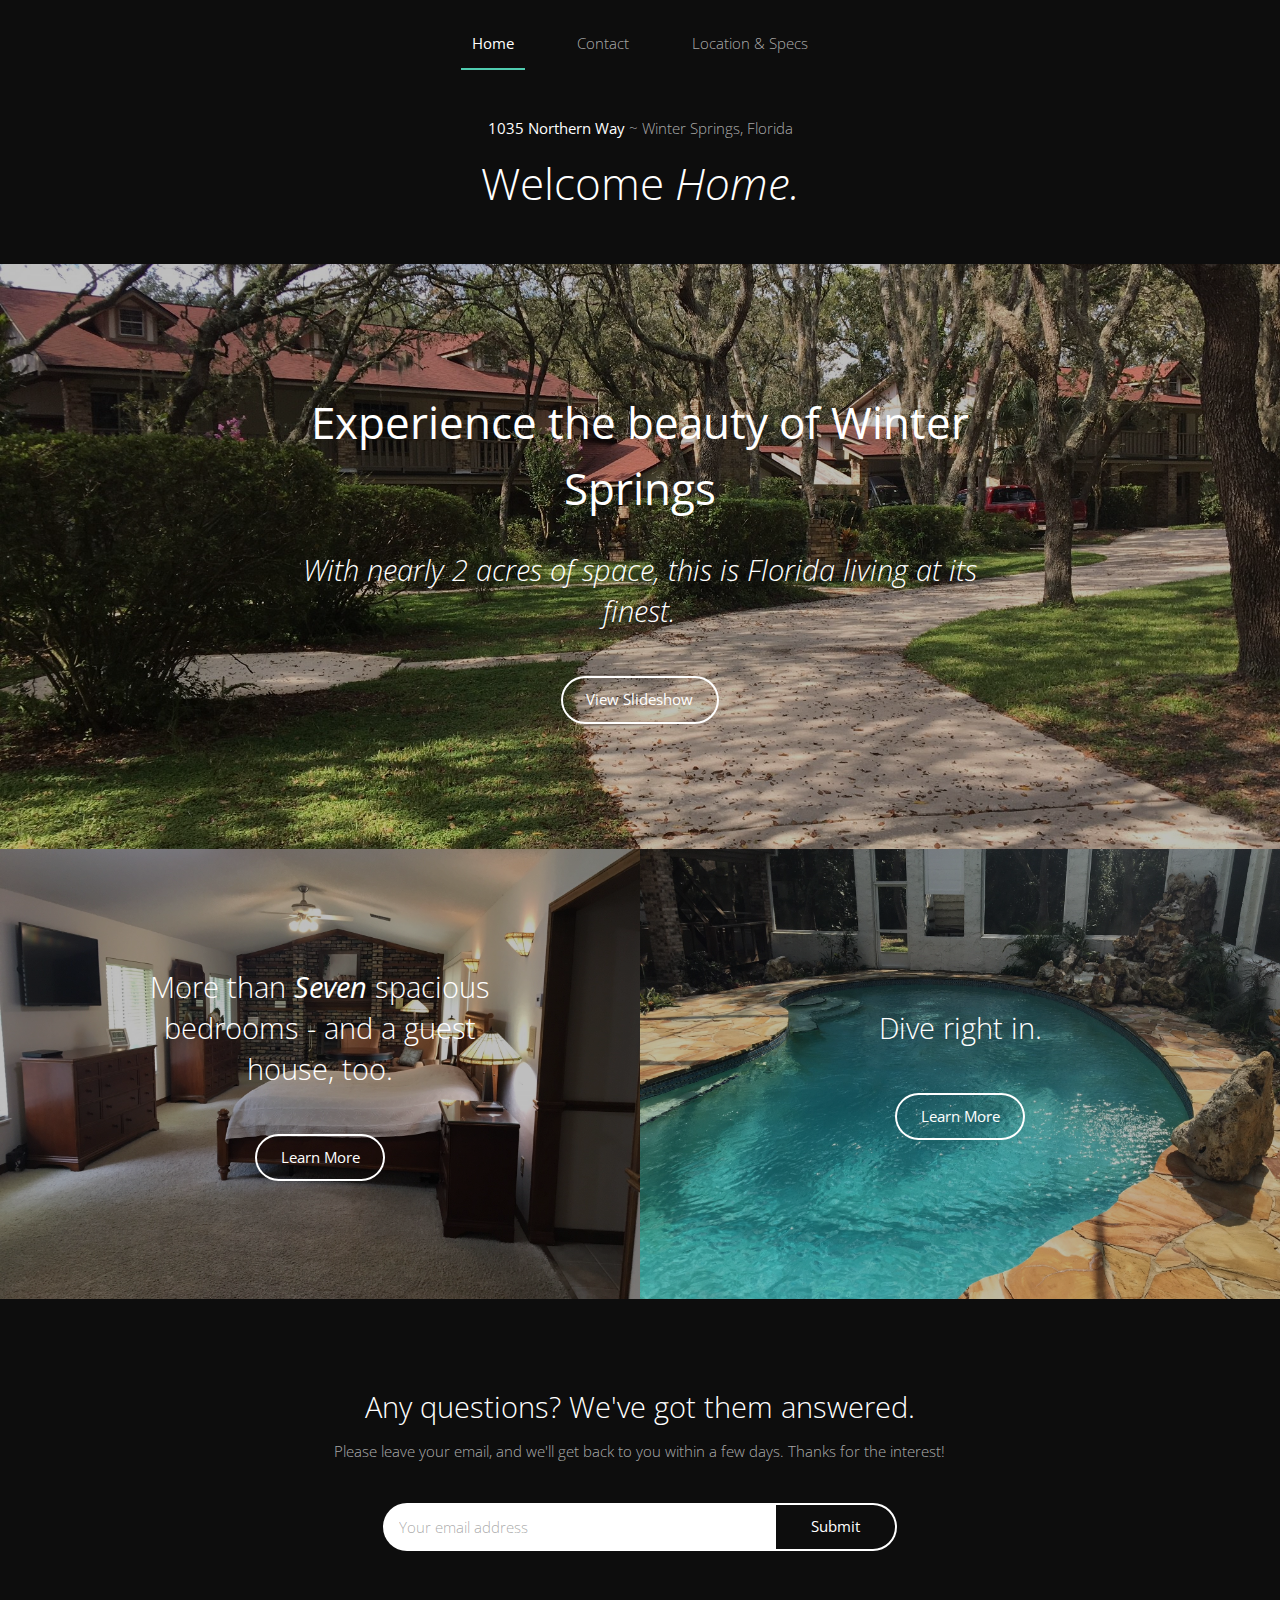
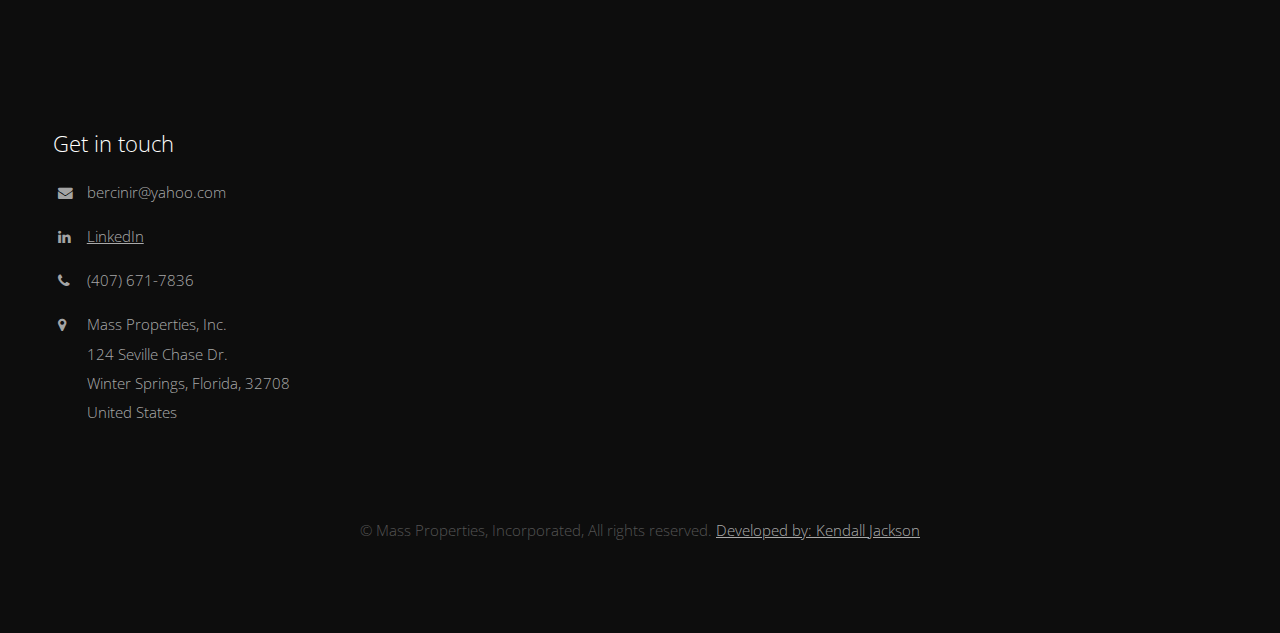
==== index.html @ 08d9992c "typos again." ====
<!DOCTYPE HTML>
<!--
	Momentum by Pixelarity
	pixelarity.com | hello@pixelarity.com
	License: pixelarity.com/license
-->
<html>

<head>
	<title>1035 Northern</title>
	<meta charset="utf-8" />
	<meta name="viewport" content="width=device-width, initial-scale=1, user-scalable=no" />
	<meta name="description" content="" />
	<meta name="keywords" content="" />
	<link rel="stylesheet" href="assets/css/main.css" />
</head>

<body class="is-preload">

	<!-- Header -->
	<header id="header" class="alt">

		<!-- Nav -->
		<nav id="nav">
			<ul>
				<li class="current"><a href="index.html">Home</a></li>
				<li><a href="contact.html">Contact</a></li>
				<li><a href="location.html">Location & Specs</a></li>
			</ul>
		</nav>

		<!-- Logo -->
		<a class="logo" href="index.html">1035 Northern Way  <span>~  Winter Springs, Florida</span></a>
		<h1>Welcome <i>Home.</i></h1>
	</header>

	<!-- Banner -->
	<section id="banner">
		<article class="full">
			<div class="image" data-position="center">
				<img src="images/homescr.jpg" alt="" />
			</div>
			<div class="content">
				<h1 class="alt"><a href="#"><b>Experience the beauty of Winter Springs</b></a></h1>
				<h2 class="alt"><i>With nearly 2 acres of space, this is Florida living at its finest.</i></h2>
				<ul class="actions">
					<li><a href="#" class="button">View Slideshow</a></li>
				</ul>
			</div>
		</article>
		<article class="half">
			<div class="image" data-position="center">
				<img src="images/mstr 1.jpg" alt="" />
			</div>
			<div class="content">
				<h2 class="alt"><a href="#">More than <i><b>Seven</b> </i>spacious bedrooms - and a guest house, too.</a></h2>
				<ul class="actions">
					<li><a href="main.html" class="button">Learn More</a></li>
				</ul>
			</div>
		</article>
		<article class="half">
			<div class="image" data-position="center">
				<img src="images/guestpool.jpg" alt="" />
			</div>
			<div class="content">
				<h2 class="alt"><a href="#">Dive right in.</a></h2>
				<ul class="actions">
					<li><a href="main.html" class="button">Learn More</a></li>
				</ul>
			</div>
		</article>
	</section>

	<!-- Three -->
	<section id="three">
		<div class="wrapper style3 special">
			<div class="inner">
				<h2 class="alt">Any questions? We've got them answered.</h2>
				<p>Please leave your email, and we'll get back to you within a few days. Thanks for the interest!</p>
				<form method="post" action="mailto: kendalls_alt@aol.com" class="combined">
					<input type="email" name="email" id="email" placeholder="Your email address" class="invert" />
					<input type="submit" class="special" value="Submit" />
				</form>
			</div>
		</div>
	</section>

	<!-- Footer -->
	<section id="footer">
		<div class="wrapper style3">
			<div class="inner">
				<div>
					<header>
						<h3>Get in touch</h3>
					</header>
					<div class="contact-icons">
						<ul>
							<li><a href="#" class="icon fa-envelope"><span>bercinir@yahoo.com</span></a></li>
							<li><a href="#" class="icon fa-linkedin"><span><a href="https://www.linkedin.com/in/richard-bercini-737469a">LinkedIn</span></a></li>
						</ul>
						<ul>
							<li><a href="#" class="icon fa-phone"><span>(407) 671-7836</span></a></li>
							<li>
								<div class="icon fa-map-marker">
									<address>
												Mass Properties, Inc.<br />
												124 Seville Chase Dr.<br />
												Winter Springs, Florida, 32708<br />
												United States
											</address>
								</div>
							</li>
						</ul>
					</div>
				</div>
			</div>
			<div class="copyright">
				&copy; Mass Properties, Incorporated, All rights reserved. <a href='https://kendalled.github.io'>Developed by: Kendall Jackson</a>
			</div>
		</div>
	</section>

	<!-- Scripts -->
	<script src="assets/js/jquery.min.js"></script>
	<script src="assets/js/browser.min.js"></script>
	<script src="assets/js/jquery.dropotron.min.js"></script>
	<script src="assets/js/breakpoints.min.js"></script>
	<script src="assets/js/util.js"></script>
	<script src="assets/js/main.js"></script>

</body>

</html>
---- assets/css/main.css ----
@import url(font-awesome.min.css);
@import url("https://fonts.googleapis.com/css?family=Open+Sans:300,300i,400,400i,600, 600i");
html, body, div, span, applet, object,
iframe, h1, h2, h3, h4, h5, h6, p, blockquote,
pre, a, abbr, acronym, address, big, cite,
code, del, dfn, em, img, ins, kbd, q, s, samp,
small, strike, strong, sub, sup, tt, var, b,
u, i, center, dl, dt, dd, ol, ul, li, fieldset,
form, label, legend, table, caption, tbody,
tfoot, thead, tr, th, td, article, aside,
canvas, details, embed, figure, figcaption,
footer, header, hgroup, menu, nav, output, ruby,
section, summary, time, mark, audio, video {
	margin: 0;
	padding: 0;
	border: 0;
	font-size: 100%;
	font: inherit;
	font-weight: lighter;
	vertical-align: baseline;}

article, aside, details, figcaption, figure,
footer, header, hgroup, menu, nav, section {
	display: block;}

body {
	line-height: 1;
}

ol, ul {
	list-style: none;
}

blockquote, q {
	quotes: none;
}

	blockquote:before, blockquote:after, q:before, q:after {
		content: '';
		content: none;
	}

table {
	border-collapse: collapse;
	border-spacing: 0;
}

body {
	-webkit-text-size-adjust: none;
}

mark {
	background-color: transparent;
	color: inherit;
}

input::-moz-focus-inner {
	border: 0;
	padding: 0;
}

input, select, textarea {
	-moz-appearance: none;
	-webkit-appearance: none;
	-ms-appearance: none;
	appearance: none;
}

/* Basic */

	@-ms-viewport {
		width: device-width;
	}

	body {
		-ms-overflow-style: scrollbar;
	}

	@media screen and (max-width: 480px) {

		html, body {
			min-width: 320px;
		}

	}

	html {
		box-sizing: border-box;
	}

	*, *:before, *:after {
		box-sizing: inherit;
	}

	body {
		background: #ffffff;
	}

		body.is-preload *, body.is-preload *:before, body.is-preload *:after {
			-moz-animation: none !important;
			-webkit-animation: none !important;
			-ms-animation: none !important;
			animation: none !important;
			-moz-transition: none !important;
			-webkit-transition: none !important;
			-ms-transition: none !important;
			transition: none !important;
		}

/* Typography */

	html {
		font-size: 14pt;
	}

		@media screen and (max-width: 1680px) {

			html {
				font-size: 12pt;
			}

		}

		@media screen and (max-width: 1280px) {

			html {
				font-size: 11pt;
			}

		}

		@media screen and (max-width: 980px) {

			html {
				font-size: 11pt;
			}

		}

		@media screen and (max-width: 480px) {

			html {
				font-size: 11pt;
			}

		}

	body {
		background-color: #ffffff;
		color: #545454;
	}

	body, input, select, textarea {
		font-family: "Open Sans", Arial, Helvetica, sans-serif;
		font-weight: 300;
		font-size: 1rem;
		line-height: 2.5;
	}

		@media screen and (max-width: 1680px) {

			body, input, select, textarea {
				line-height: 2;
			}

		}

		@media screen and (max-width: 980px) {

			body, input, select, textarea {
				line-height: 1.75;
			}

		}

	a {
		-moz-transition: color 0.2s ease-in-out;
		-webkit-transition: color 0.2s ease-in-out;
		-ms-transition: color 0.2s ease-in-out;
		transition: color 0.2s ease-in-out;
		text-decoration: underline;
	}

		a:hover {
			text-decoration: none;
		}

	strong, b {
		font-weight: 400;
	}

	em, i {
		font-style: italic;
	}

	p {
		margin: 0 0 2.5rem 0;
	}

	h1, h2, h3, h4, h5, h6 {
		font-weight: 300;
		line-height: 1.5;
		margin: 0 0 1.875rem 0;
	}

		h1.alt, h2.alt, h3.alt, h4.alt, h5.alt, h6.alt {
			margin-bottom: 0.625rem;
		}

		h1 a, h2 a, h3 a, h4 a, h5 a, h6 a {
			color: inherit;
			text-decoration: none;
		}

	h1 {
		font-size: 3.5rem;
		line-height: 1.2;
	}

	h2 {
		font-size: 2rem;
		line-height: 1.75;
	}

	h3 {
		font-size: 1.5rem;
	}

	h4 {
		font-size: 1rem;
	}

	h5 {
		font-size: 0.9rem;
	}

	h6 {
		font-size: 0.7rem;
	}

	@media screen and (max-width: 1280px) {

		h1, h2, h3, h4, h5, h6 {
			line-height: 1.5;
			margin: 0 0 1.25rem 0;
		}

		h1 {
			font-size: 3rem;
		}

		h2 {
			font-size: 2rem;
			line-height: 1.4;
		}

	}

	@media screen and (max-width: 980px) {

		h1 {
			font-size: 2.5rem;
		}

		h2 {
			font-size: 1.75rem;
		}

	}

	@media screen and (max-width: 736px) {

		h1 {
			font-size: 2.25rem;
			line-height: 1.3;
		}

		h2 {
			font-size: 1.75rem;
			line-height: 1.5;
		}

		h3 {
			font-size: 1.25rem;
		}

	}

	@media screen and (max-width: 360px) {

		h1 {
			font-size: 2rem;
			line-height: 1.3;
		}

		h2 {
			font-size: 1.5rem;
			line-height: 1.5;
		}

		h3 {
			font-size: 1.25rem;
		}

	}

	sub {
		font-size: 0.8rem;
		position: relative;
		top: 0.5rem;
	}

	sup {
		font-size: 0.8rem;
		position: relative;
		top: -0.5rem;
	}

	blockquote {
		border-left: solid 0.5rem;
		font-style: italic;
		margin: 0 0 2.5rem 0;
		padding: 1.25rem 0 1.25rem 2.5rem;
	}

	code {
		border-radius: 0.25rem;
		border: solid 1px;
		font-family: "Courier New", monospace;
		font-size: 0.9rem;
		margin: 0 0.25rem;
		padding: 0.25rem 0.65rem;
	}

	pre {
		-webkit-overflow-scrolling: touch;
		font-family: "Courier New", monospace;
		font-size: 0.9rem;
		margin: 0 0 2.5rem 0;
	}

		pre code {
			display: block;
			line-height: 1.75;
			padding: 1rem 1.5rem;
			overflow-x: auto;
		}

	hr {
		border: 0;
		border-bottom: solid 1px;
		margin: 2.5rem 0;
	}

		hr.major {
			margin: 5rem 0;
		}

		@media screen and (max-width: 736px) {

			hr.major {
				margin: 3.75rem 0;
			}

		}

	input, select, textarea {
		color: #000000;
	}

	a {
		color: #50cbb0;
	}

	strong, b {
		color: #000000;
	}

	h1, h2, h3, h4, h5, h6 {
		color: #000000;
	}

		h1 a, h2 a, h3 a, h4 a, h5 a, h6 a {
			color: #000000;
		}

	blockquote {
		border-left-color: rgba(144, 144, 144, 0.25);
	}

	code {
		background: rgba(144, 144, 144, 0.075);
		border-color: rgba(144, 144, 144, 0.25);
	}

	hr {
		border-bottom-color: rgba(144, 144, 144, 0.25);
	}

/* Row */

	.row {
		display: flex;
		flex-wrap: wrap;
		box-sizing: border-box;
		align-items: stretch;
	}

		.row > * {
			box-sizing: border-box;
		}

		.row.gtr-uniform > * > :last-child {
			margin-bottom: 0;
		}

		.row.aln-left {
			justify-content: flex-start;
		}

		.row.aln-center {
			justify-content: center;
		}

		.row.aln-right {
			justify-content: flex-end;
		}

		.row.aln-top {
			align-items: flex-start;
		}

		.row.aln-middle {
			align-items: center;
		}

		.row.aln-bottom {
			align-items: flex-end;
		}

		.row > .imp {
			order: -1;
		}

		.row > .col-1 {
			width: 8.3333333333%;
		}

		.row > .off-1 {
			margin-left: 8.3333333333%;
		}

		.row > .col-2 {
			width: 16.6666666667%;
		}

		.row > .off-2 {
			margin-left: 16.6666666667%;
		}

		.row > .col-3 {
			width: 25%;
		}

		.row > .off-3 {
			margin-left: 25%;
		}

		.row > .col-4 {
			width: 33.3333333333%;
		}

		.row > .off-4 {
			margin-left: 33.3333333333%;
		}

		.row > .col-5 {
			width: 41.6666666667%;
		}

		.row > .off-5 {
			margin-left: 41.6666666667%;
		}

		.row > .col-6 {
			width: 50%;
		}

		.row > .off-6 {
			margin-left: 50%;
		}

		.row > .col-7 {
			width: 58.3333333333%;
		}

		.row > .off-7 {
			margin-left: 58.3333333333%;
		}

		.row > .col-8 {
			width: 66.6666666667%;
		}

		.row > .off-8 {
			margin-left: 66.6666666667%;
		}

		.row > .col-9 {
			width: 75%;
		}

		.row > .off-9 {
			margin-left: 75%;
		}

		.row > .col-10 {
			width: 83.3333333333%;
		}

		.row > .off-10 {
			margin-left: 83.3333333333%;
		}

		.row > .col-11 {
			width: 91.6666666667%;
		}

		.row > .off-11 {
			margin-left: 91.6666666667%;
		}

		.row > .col-12 {
			width: 100%;
		}

		.row > .off-12 {
			margin-left: 100%;
		}

		.row.gtr-0 {
			margin-top: 0;
			margin-left: 0rem;
		}

			.row.gtr-0 > * {
				padding: 0 0 0 0rem;
			}

			.row.gtr-0.gtr-uniform {
				margin-top: 0rem;
			}

				.row.gtr-0.gtr-uniform > * {
					padding-top: 0rem;
				}

		.row.gtr-25 {
			margin-top: 0;
			margin-left: -0.5rem;
		}

			.row.gtr-25 > * {
				padding: 0 0 0 0.5rem;
			}

			.row.gtr-25.gtr-uniform {
				margin-top: -0.5rem;
			}

				.row.gtr-25.gtr-uniform > * {
					padding-top: 0.5rem;
				}

		.row.gtr-50 {
			margin-top: 0;
			margin-left: -1rem;
		}

			.row.gtr-50 > * {
				padding: 0 0 0 1rem;
			}

			.row.gtr-50.gtr-uniform {
				margin-top: -1rem;
			}

				.row.gtr-50.gtr-uniform > * {
					padding-top: 1rem;
				}

		.row {
			margin-top: 0;
			margin-left: -2rem;
		}

			.row > * {
				padding: 0 0 0 2rem;
			}

			.row.gtr-uniform {
				margin-top: -2rem;
			}

				.row.gtr-uniform > * {
					padding-top: 2rem;
				}

		.row.gtr-150 {
			margin-top: 0;
			margin-left: -3rem;
		}

			.row.gtr-150 > * {
				padding: 0 0 0 3rem;
			}

			.row.gtr-150.gtr-uniform {
				margin-top: -3rem;
			}

				.row.gtr-150.gtr-uniform > * {
					padding-top: 3rem;
				}

		.row.gtr-200 {
			margin-top: 0;
			margin-left: -4rem;
		}

			.row.gtr-200 > * {
				padding: 0 0 0 4rem;
			}

			.row.gtr-200.gtr-uniform {
				margin-top: -4rem;
			}

				.row.gtr-200.gtr-uniform > * {
					padding-top: 4rem;
				}

		@media screen and (max-width: 1680px) {

			.row {
				display: flex;
				flex-wrap: wrap;
				box-sizing: border-box;
				align-items: stretch;
			}

				.row > * {
					box-sizing: border-box;
				}

				.row.gtr-uniform > * > :last-child {
					margin-bottom: 0;
				}

				.row.aln-left {
					justify-content: flex-start;
				}

				.row.aln-center {
					justify-content: center;
				}

				.row.aln-right {
					justify-content: flex-end;
				}

				.row.aln-top {
					align-items: flex-start;
				}

				.row.aln-middle {
					align-items: center;
				}

				.row.aln-bottom {
					align-items: flex-end;
				}

				.row > .imp-xlarge {
					order: -1;
				}

				.row > .col-1-xlarge {
					width: 8.3333333333%;
				}

				.row > .off-1-xlarge {
					margin-left: 8.3333333333%;
				}

				.row > .col-2-xlarge {
					width: 16.6666666667%;
				}

				.row > .off-2-xlarge {
					margin-left: 16.6666666667%;
				}

				.row > .col-3-xlarge {
					width: 25%;
				}

				.row > .off-3-xlarge {
					margin-left: 25%;
				}

				.row > .col-4-xlarge {
					width: 33.3333333333%;
				}

				.row > .off-4-xlarge {
					margin-left: 33.3333333333%;
				}

				.row > .col-5-xlarge {
					width: 41.6666666667%;
				}

				.row > .off-5-xlarge {
					margin-left: 41.6666666667%;
				}

				.row > .col-6-xlarge {
					width: 50%;
				}

				.row > .off-6-xlarge {
					margin-left: 50%;
				}

				.row > .col-7-xlarge {
					width: 58.3333333333%;
				}

				.row > .off-7-xlarge {
					margin-left: 58.3333333333%;
				}

				.row > .col-8-xlarge {
					width: 66.6666666667%;
				}

				.row > .off-8-xlarge {
					margin-left: 66.6666666667%;
				}

				.row > .col-9-xlarge {
					width: 75%;
				}

				.row > .off-9-xlarge {
					margin-left: 75%;
				}

				.row > .col-10-xlarge {
					width: 83.3333333333%;
				}

				.row > .off-10-xlarge {
					margin-left: 83.3333333333%;
				}

				.row > .col-11-xlarge {
					width: 91.6666666667%;
				}

				.row > .off-11-xlarge {
					margin-left: 91.6666666667%;
				}

				.row > .col-12-xlarge {
					width: 100%;
				}

				.row > .off-12-xlarge {
					margin-left: 100%;
				}

				.row.gtr-0 {
					margin-top: 0;
					margin-left: 0rem;
				}

					.row.gtr-0 > * {
						padding: 0 0 0 0rem;
					}

					.row.gtr-0.gtr-uniform {
						margin-top: 0rem;
					}

						.row.gtr-0.gtr-uniform > * {
							padding-top: 0rem;
						}

				.row.gtr-25 {
					margin-top: 0;
					margin-left: -0.5rem;
				}

					.row.gtr-25 > * {
						padding: 0 0 0 0.5rem;
					}

					.row.gtr-25.gtr-uniform {
						margin-top: -0.5rem;
					}

						.row.gtr-25.gtr-uniform > * {
							padding-top: 0.5rem;
						}

				.row.gtr-50 {
					margin-top: 0;
					margin-left: -1rem;
				}

					.row.gtr-50 > * {
						padding: 0 0 0 1rem;
					}

					.row.gtr-50.gtr-uniform {
						margin-top: -1rem;
					}

						.row.gtr-50.gtr-uniform > * {
							padding-top: 1rem;
						}

				.row {
					margin-top: 0;
					margin-left: -2rem;
				}

					.row > * {
						padding: 0 0 0 2rem;
					}

					.row.gtr-uniform {
						margin-top: -2rem;
					}

						.row.gtr-uniform > * {
							padding-top: 2rem;
						}

				.row.gtr-150 {
					margin-top: 0;
					margin-left: -3rem;
				}

					.row.gtr-150 > * {
						padding: 0 0 0 3rem;
					}

					.row.gtr-150.gtr-uniform {
						margin-top: -3rem;
					}

						.row.gtr-150.gtr-uniform > * {
							padding-top: 3rem;
						}

				.row.gtr-200 {
					margin-top: 0;
					margin-left: -4rem;
				}

					.row.gtr-200 > * {
						padding: 0 0 0 4rem;
					}

					.row.gtr-200.gtr-uniform {
						margin-top: -4rem;
					}

						.row.gtr-200.gtr-uniform > * {
							padding-top: 4rem;
						}

		}

		@media screen and (max-width: 1280px) {

			.row {
				display: flex;
				flex-wrap: wrap;
				box-sizing: border-box;
				align-items: stretch;
			}

				.row > * {
					box-sizing: border-box;
				}

				.row.gtr-uniform > * > :last-child {
					margin-bottom: 0;
				}

				.row.aln-left {
					justify-content: flex-start;
				}

				.row.aln-center {
					justify-content: center;
				}

				.row.aln-right {
					justify-content: flex-end;
				}

				.row.aln-top {
					align-items: flex-start;
				}

				.row.aln-middle {
					align-items: center;
				}

				.row.aln-bottom {
					align-items: flex-end;
				}

				.row > .imp-large {
					order: -1;
				}

				.row > .col-1-large {
					width: 8.3333333333%;
				}

				.row > .off-1-large {
					margin-left: 8.3333333333%;
				}

				.row > .col-2-large {
					width: 16.6666666667%;
				}

				.row > .off-2-large {
					margin-left: 16.6666666667%;
				}

				.row > .col-3-large {
					width: 25%;
				}

				.row > .off-3-large {
					margin-left: 25%;
				}

				.row > .col-4-large {
					width: 33.3333333333%;
				}

				.row > .off-4-large {
					margin-left: 33.3333333333%;
				}

				.row > .col-5-large {
					width: 41.6666666667%;
				}

				.row > .off-5-large {
					margin-left: 41.6666666667%;
				}

				.row > .col-6-large {
					width: 50%;
				}

				.row > .off-6-large {
					margin-left: 50%;
				}

				.row > .col-7-large {
					width: 58.3333333333%;
				}

				.row > .off-7-large {
					margin-left: 58.3333333333%;
				}

				.row > .col-8-large {
					width: 66.6666666667%;
				}

				.row > .off-8-large {
					margin-left: 66.6666666667%;
				}

				.row > .col-9-large {
					width: 75%;
				}

				.row > .off-9-large {
					margin-left: 75%;
				}

				.row > .col-10-large {
					width: 83.3333333333%;
				}

				.row > .off-10-large {
					margin-left: 83.3333333333%;
				}

				.row > .col-11-large {
					width: 91.6666666667%;
				}

				.row > .off-11-large {
					margin-left: 91.6666666667%;
				}

				.row > .col-12-large {
					width: 100%;
				}

				.row > .off-12-large {
					margin-left: 100%;
				}

				.row.gtr-0 {
					margin-top: 0;
					margin-left: 0rem;
				}

					.row.gtr-0 > * {
						padding: 0 0 0 0rem;
					}

					.row.gtr-0.gtr-uniform {
						margin-top: 0rem;
					}

						.row.gtr-0.gtr-uniform > * {
							padding-top: 0rem;
						}

				.row.gtr-25 {
					margin-top: 0;
					margin-left: -0.375rem;
				}

					.row.gtr-25 > * {
						padding: 0 0 0 0.375rem;
					}

					.row.gtr-25.gtr-uniform {
						margin-top: -0.375rem;
					}

						.row.gtr-25.gtr-uniform > * {
							padding-top: 0.375rem;
						}

				.row.gtr-50 {
					margin-top: 0;
					margin-left: -0.75rem;
				}

					.row.gtr-50 > * {
						padding: 0 0 0 0.75rem;
					}

					.row.gtr-50.gtr-uniform {
						margin-top: -0.75rem;
					}

						.row.gtr-50.gtr-uniform > * {
							padding-top: 0.75rem;
						}

				.row {
					margin-top: 0;
					margin-left: -1.5rem;
				}

					.row > * {
						padding: 0 0 0 1.5rem;
					}

					.row.gtr-uniform {
						margin-top: -1.5rem;
					}

						.row.gtr-uniform > * {
							padding-top: 1.5rem;
						}

				.row.gtr-150 {
					margin-top: 0;
					margin-left: -2.25rem;
				}

					.row.gtr-150 > * {
						padding: 0 0 0 2.25rem;
					}

					.row.gtr-150.gtr-uniform {
						margin-top: -2.25rem;
					}

						.row.gtr-150.gtr-uniform > * {
							padding-top: 2.25rem;
						}

				.row.gtr-200 {
					margin-top: 0;
					margin-left: -3rem;
				}

					.row.gtr-200 > * {
						padding: 0 0 0 3rem;
					}

					.row.gtr-200.gtr-uniform {
						margin-top: -3rem;
					}

						.row.gtr-200.gtr-uniform > * {
							padding-top: 3rem;
						}

		}

		@media screen and (max-width: 980px) {

			.row {
				display: flex;
				flex-wrap: wrap;
				box-sizing: border-box;
				align-items: stretch;
			}

				.row > * {
					box-sizing: border-box;
				}

				.row.gtr-uniform > * > :last-child {
					margin-bottom: 0;
				}

				.row.aln-left {
					justify-content: flex-start;
				}

				.row.aln-center {
					justify-content: center;
				}

				.row.aln-right {
					justify-content: flex-end;
				}

				.row.aln-top {
					align-items: flex-start;
				}

				.row.aln-middle {
					align-items: center;
				}

				.row.aln-bottom {
					align-items: flex-end;
				}

				.row > .imp-medium {
					order: -1;
				}

				.row > .col-1-medium {
					width: 8.3333333333%;
				}

				.row > .off-1-medium {
					margin-left: 8.3333333333%;
				}

				.row > .col-2-medium {
					width: 16.6666666667%;
				}

				.row > .off-2-medium {
					margin-left: 16.6666666667%;
				}

				.row > .col-3-medium {
					width: 25%;
				}

				.row > .off-3-medium {
					margin-left: 25%;
				}

				.row > .col-4-medium {
					width: 33.3333333333%;
				}

				.row > .off-4-medium {
					margin-left: 33.3333333333%;
				}

				.row > .col-5-medium {
					width: 41.6666666667%;
				}

				.row > .off-5-medium {
					margin-left: 41.6666666667%;
				}

				.row > .col-6-medium {
					width: 50%;
				}

				.row > .off-6-medium {
					margin-left: 50%;
				}

				.row > .col-7-medium {
					width: 58.3333333333%;
				}

				.row > .off-7-medium {
					margin-left: 58.3333333333%;
				}

				.row > .col-8-medium {
					width: 66.6666666667%;
				}

				.row > .off-8-medium {
					margin-left: 66.6666666667%;
				}

				.row > .col-9-medium {
					width: 75%;
				}

				.row > .off-9-medium {
					margin-left: 75%;
				}

				.row > .col-10-medium {
					width: 83.3333333333%;
				}

				.row > .off-10-medium {
					margin-left: 83.3333333333%;
				}

				.row > .col-11-medium {
					width: 91.6666666667%;
				}

				.row > .off-11-medium {
					margin-left: 91.6666666667%;
				}

				.row > .col-12-medium {
					width: 100%;
				}

				.row > .off-12-medium {
					margin-left: 100%;
				}

				.row.gtr-0 {
					margin-top: 0;
					margin-left: 0rem;
				}

					.row.gtr-0 > * {
						padding: 0 0 0 0rem;
					}

					.row.gtr-0.gtr-uniform {
						margin-top: 0rem;
					}

						.row.gtr-0.gtr-uniform > * {
							padding-top: 0rem;
						}

				.row.gtr-25 {
					margin-top: 0;
					margin-left: -0.375rem;
				}

					.row.gtr-25 > * {
						padding: 0 0 0 0.375rem;
					}

					.row.gtr-25.gtr-uniform {
						margin-top: -0.375rem;
					}

						.row.gtr-25.gtr-uniform > * {
							padding-top: 0.375rem;
						}

				.row.gtr-50 {
					margin-top: 0;
					margin-left: -0.75rem;
				}

					.row.gtr-50 > * {
						padding: 0 0 0 0.75rem;
					}

					.row.gtr-50.gtr-uniform {
						margin-top: -0.75rem;
					}

						.row.gtr-50.gtr-uniform > * {
							padding-top: 0.75rem;
						}

				.row {
					margin-top: 0;
					margin-left: -1.5rem;
				}

					.row > * {
						padding: 0 0 0 1.5rem;
					}

					.row.gtr-uniform {
						margin-top: -1.5rem;
					}

						.row.gtr-uniform > * {
							padding-top: 1.5rem;
						}

				.row.gtr-150 {
					margin-top: 0;
					margin-left: -2.25rem;
				}

					.row.gtr-150 > * {
						padding: 0 0 0 2.25rem;
					}

					.row.gtr-150.gtr-uniform {
						margin-top: -2.25rem;
					}

						.row.gtr-150.gtr-uniform > * {
							padding-top: 2.25rem;
						}

				.row.gtr-200 {
					margin-top: 0;
					margin-left: -3rem;
				}

					.row.gtr-200 > * {
						padding: 0 0 0 3rem;
					}

					.row.gtr-200.gtr-uniform {
						margin-top: -3rem;
					}

						.row.gtr-200.gtr-uniform > * {
							padding-top: 3rem;
						}

		}

		@media screen and (max-width: 736px) {

			.row {
				display: flex;
				flex-wrap: wrap;
				box-sizing: border-box;
				align-items: stretch;
			}

				.row > * {
					box-sizing: border-box;
				}

				.row.gtr-uniform > * > :last-child {
					margin-bottom: 0;
				}

				.row.aln-left {
					justify-content: flex-start;
				}

				.row.aln-center {
					justify-content: center;
				}

				.row.aln-right {
					justify-content: flex-end;
				}

				.row.aln-top {
					align-items: flex-start;
				}

				.row.aln-middle {
					align-items: center;
				}

				.row.aln-bottom {
					align-items: flex-end;
				}

				.row > .imp-small {
					order: -1;
				}

				.row > .col-1-small {
					width: 8.3333333333%;
				}

				.row > .off-1-small {
					margin-left: 8.3333333333%;
				}

				.row > .col-2-small {
					width: 16.6666666667%;
				}

				.row > .off-2-small {
					margin-left: 16.6666666667%;
				}

				.row > .col-3-small {
					width: 25%;
				}

				.row > .off-3-small {
					margin-left: 25%;
				}

				.row > .col-4-small {
					width: 33.3333333333%;
				}

				.row > .off-4-small {
					margin-left: 33.3333333333%;
				}

				.row > .col-5-small {
					width: 41.6666666667%;
				}

				.row > .off-5-small {
					margin-left: 41.6666666667%;
				}

				.row > .col-6-small {
					width: 50%;
				}

				.row > .off-6-small {
					margin-left: 50%;
				}

				.row > .col-7-small {
					width: 58.3333333333%;
				}

				.row > .off-7-small {
					margin-left: 58.3333333333%;
				}

				.row > .col-8-small {
					width: 66.6666666667%;
				}

				.row > .off-8-small {
					margin-left: 66.6666666667%;
				}

				.row > .col-9-small {
					width: 75%;
				}

				.row > .off-9-small {
					margin-left: 75%;
				}

				.row > .col-10-small {
					width: 83.3333333333%;
				}

				.row > .off-10-small {
					margin-left: 83.3333333333%;
				}

				.row > .col-11-small {
					width: 91.6666666667%;
				}

				.row > .off-11-small {
					margin-left: 91.6666666667%;
				}

				.row > .col-12-small {
					width: 100%;
				}

				.row > .off-12-small {
					margin-left: 100%;
				}

				.row.gtr-0 {
					margin-top: 0;
					margin-left: 0rem;
				}

					.row.gtr-0 > * {
						padding: 0 0 0 0rem;
					}

					.row.gtr-0.gtr-uniform {
						margin-top: 0rem;
					}

						.row.gtr-0.gtr-uniform > * {
							padding-top: 0rem;
						}

				.row.gtr-25 {
					margin-top: 0;
					margin-left: -0.3125rem;
				}

					.row.gtr-25 > * {
						padding: 0 0 0 0.3125rem;
					}

					.row.gtr-25.gtr-uniform {
						margin-top: -0.3125rem;
					}

						.row.gtr-25.gtr-uniform > * {
							padding-top: 0.3125rem;
						}

				.row.gtr-50 {
					margin-top: 0;
					margin-left: -0.625rem;
				}

					.row.gtr-50 > * {
						padding: 0 0 0 0.625rem;
					}

					.row.gtr-50.gtr-uniform {
						margin-top: -0.625rem;
					}

						.row.gtr-50.gtr-uniform > * {
							padding-top: 0.625rem;
						}

				.row {
					margin-top: 0;
					margin-left: -1.25rem;
				}

					.row > * {
						padding: 0 0 0 1.25rem;
					}

					.row.gtr-uniform {
						margin-top: -1.25rem;
					}

						.row.gtr-uniform > * {
							padding-top: 1.25rem;
						}

				.row.gtr-150 {
					margin-top: 0;
					margin-left: -1.875rem;
				}

					.row.gtr-150 > * {
						padding: 0 0 0 1.875rem;
					}

					.row.gtr-150.gtr-uniform {
						margin-top: -1.875rem;
					}

						.row.gtr-150.gtr-uniform > * {
							padding-top: 1.875rem;
						}

				.row.gtr-200 {
					margin-top: 0;
					margin-left: -2.5rem;
				}

					.row.gtr-200 > * {
						padding: 0 0 0 2.5rem;
					}

					.row.gtr-200.gtr-uniform {
						margin-top: -2.5rem;
					}

						.row.gtr-200.gtr-uniform > * {
							padding-top: 2.5rem;
						}

		}

		@media screen and (max-width: 480px) {

			.row {
				display: flex;
				flex-wrap: wrap;
				box-sizing: border-box;
				align-items: stretch;
			}

				.row > * {
					box-sizing: border-box;
				}

				.row.gtr-uniform > * > :last-child {
					margin-bottom: 0;
				}

				.row.aln-left {
					justify-content: flex-start;
				}

				.row.aln-center {
					justify-content: center;
				}

				.row.aln-right {
					justify-content: flex-end;
				}

				.row.aln-top {
					align-items: flex-start;
				}

				.row.aln-middle {
					align-items: center;
				}

				.row.aln-bottom {
					align-items: flex-end;
				}

				.row > .imp-xsmall {
					order: -1;
				}

				.row > .col-1-xsmall {
					width: 8.3333333333%;
				}

				.row > .off-1-xsmall {
					margin-left: 8.3333333333%;
				}

				.row > .col-2-xsmall {
					width: 16.6666666667%;
				}

				.row > .off-2-xsmall {
					margin-left: 16.6666666667%;
				}

				.row > .col-3-xsmall {
					width: 25%;
				}

				.row > .off-3-xsmall {
					margin-left: 25%;
				}

				.row > .col-4-xsmall {
					width: 33.3333333333%;
				}

				.row > .off-4-xsmall {
					margin-left: 33.3333333333%;
				}

				.row > .col-5-xsmall {
					width: 41.6666666667%;
				}

				.row > .off-5-xsmall {
					margin-left: 41.6666666667%;
				}

				.row > .col-6-xsmall {
					width: 50%;
				}

				.row > .off-6-xsmall {
					margin-left: 50%;
				}

				.row > .col-7-xsmall {
					width: 58.3333333333%;
				}

				.row > .off-7-xsmall {
					margin-left: 58.3333333333%;
				}

				.row > .col-8-xsmall {
					width: 66.6666666667%;
				}

				.row > .off-8-xsmall {
					margin-left: 66.6666666667%;
				}

				.row > .col-9-xsmall {
					width: 75%;
				}

				.row > .off-9-xsmall {
					margin-left: 75%;
				}

				.row > .col-10-xsmall {
					width: 83.3333333333%;
				}

				.row > .off-10-xsmall {
					margin-left: 83.3333333333%;
				}

				.row > .col-11-xsmall {
					width: 91.6666666667%;
				}

				.row > .off-11-xsmall {
					margin-left: 91.6666666667%;
				}

				.row > .col-12-xsmall {
					width: 100%;
				}

				.row > .off-12-xsmall {
					margin-left: 100%;
				}

				.row.gtr-0 {
					margin-top: 0;
					margin-left: 0rem;
				}

					.row.gtr-0 > * {
						padding: 0 0 0 0rem;
					}

					.row.gtr-0.gtr-uniform {
						margin-top: 0rem;
					}

						.row.gtr-0.gtr-uniform > * {
							padding-top: 0rem;
						}

				.row.gtr-25 {
					margin-top: 0;
					margin-left: -0.3125rem;
				}

					.row.gtr-25 > * {
						padding: 0 0 0 0.3125rem;
					}

					.row.gtr-25.gtr-uniform {
						margin-top: -0.3125rem;
					}

						.row.gtr-25.gtr-uniform > * {
							padding-top: 0.3125rem;
						}

				.row.gtr-50 {
					margin-top: 0;
					margin-left: -0.625rem;
				}

					.row.gtr-50 > * {
						padding: 0 0 0 0.625rem;
					}

					.row.gtr-50.gtr-uniform {
						margin-top: -0.625rem;
					}

						.row.gtr-50.gtr-uniform > * {
							padding-top: 0.625rem;
						}

				.row {
					margin-top: 0;
					margin-left: -1.25rem;
				}

					.row > * {
						padding: 0 0 0 1.25rem;
					}

					.row.gtr-uniform {
						margin-top: -1.25rem;
					}

						.row.gtr-uniform > * {
							padding-top: 1.25rem;
						}

				.row.gtr-150 {
					margin-top: 0;
					margin-left: -1.875rem;
				}

					.row.gtr-150 > * {
						padding: 0 0 0 1.875rem;
					}

					.row.gtr-150.gtr-uniform {
						margin-top: -1.875rem;
					}

						.row.gtr-150.gtr-uniform > * {
							padding-top: 1.875rem;
						}

				.row.gtr-200 {
					margin-top: 0;
					margin-left: -2.5rem;
				}

					.row.gtr-200 > * {
						padding: 0 0 0 2.5rem;
					}

					.row.gtr-200.gtr-uniform {
						margin-top: -2.5rem;
					}

						.row.gtr-200.gtr-uniform > * {
							padding-top: 2.5rem;
						}

		}

/* Box */

	.box {
		border: solid 1px;
		border-radius: 0.25rem;
		margin-bottom: 2.5rem;
		padding: 1.5rem;
	}

		.box > :last-child {
			margin-bottom: 0;
		}

		.box.alt {
			border: 0;
			border-radius: 0;
			padding: 0;
		}

	.box {
		border-color: rgba(144, 144, 144, 0.25);
	}

/* Button */

	input[type="submit"],
	input[type="reset"],
	input[type="button"],
	button,
	.button {
		-moz-appearance: none;
		-webkit-appearance: none;
		-ms-appearance: none;
		appearance: none;
		-moz-transition: background-color 0.2s ease-in-out, box-shadow 0.2s ease-in-out, color 0.2s ease-in-out;
		-webkit-transition: background-color 0.2s ease-in-out, box-shadow 0.2s ease-in-out, color 0.2s ease-in-out;
		-ms-transition: background-color 0.2s ease-in-out, box-shadow 0.2s ease-in-out, color 0.2s ease-in-out;
		transition: background-color 0.2s ease-in-out, box-shadow 0.2s ease-in-out, color 0.2s ease-in-out;
		border-radius: 2rem;
		border: 0;
		cursor: pointer;
		display: inline-block;
		font-weight: 400;
		height: 3.25rem;
		line-height: 3.25rem;
		padding: 0 1.75rem;
		text-align: center;
		text-decoration: none;
		white-space: nowrap;
	}

		input[type="submit"].small,
		input[type="reset"].small,
		input[type="button"].small,
		button.small,
		.button.small {
			font-size: 0.8rem;
			height: 2.4375rem;
			line-height: 2.4375rem;
			padding: 0 1.25rem;
		}

		input[type="submit"].large,
		input[type="reset"].large,
		input[type="button"].large,
		button.large,
		.button.large {
			font-size: 1.35rem;
			height: 4.0625rem;
			line-height: 4.0625rem;
			padding: 0 2rem;
		}

		input[type="submit"].wide,
		input[type="reset"].wide,
		input[type="button"].wide,
		button.wide,
		.button.wide {
			min-width: 13rem;
		}

		input[type="submit"].icon:before,
		input[type="reset"].icon:before,
		input[type="button"].icon:before,
		button.icon:before,
		.button.icon:before {
			margin-right: 0.5rem;
		}

		input[type="submit"].fit,
		input[type="reset"].fit,
		input[type="button"].fit,
		button.fit,
		.button.fit {
			width: 100%;
		}

		input[type="submit"].disabled, input[type="submit"]:disabled,
		input[type="reset"].disabled,
		input[type="reset"]:disabled,
		input[type="button"].disabled,
		input[type="button"]:disabled,
		button.disabled,
		button:disabled,
		.button.disabled,
		.button:disabled {
			pointer-events: none;
			opacity: 0.25;
		}

	input[type="submit"],
	input[type="reset"],
	input[type="button"],
	button,
	.button {
		background-color: transparent;
		box-shadow: inset 0 0 0 2px #50cbb0;
		color: #50cbb0 !important;
	}

		input[type="submit"]:hover,
		input[type="reset"]:hover,
		input[type="button"]:hover,
		button:hover,
		.button:hover {
			background-color: rgba(80, 203, 176, 0.1);
		}

			input[type="submit"]:hover:active,
			input[type="reset"]:hover:active,
			input[type="button"]:hover:active,
			button:hover:active,
			.button:hover:active {
				background-color: rgba(80, 203, 176, 0.05);
			}

		input[type="submit"].primary,
		input[type="reset"].primary,
		input[type="button"].primary,
		button.primary,
		.button.primary {
			background-color: #50cbb0;
			box-shadow: none;
			color: #ffffff !important;
		}

			input[type="submit"].primary:hover,
			input[type="reset"].primary:hover,
			input[type="button"].primary:hover,
			button.primary:hover,
			.button.primary:hover {
				background-color: #64d1b9;
				box-shadow: none;
			}

				input[type="submit"].primary:hover:active,
				input[type="reset"].primary:hover:active,
				input[type="button"].primary:hover:active,
				button.primary:hover:active,
				.button.primary:hover:active {
					background-color: #3cc5a7;
				}

/* Form */

	form {
		margin: 0 0 2.5rem 0;
	}

		form.combined {
			display: -moz-flex;
			display: -webkit-flex;
			display: -ms-flex;
			display: flex;
			-moz-flex-direction: row;
			-webkit-flex-direction: row;
			-ms-flex-direction: row;
			flex-direction: row;
			margin-left: auto;
			margin-right: auto;
			max-width: 100%;
			position: relative;
			width: 35rem;
		}

			form.combined input[type="text"],
			form.combined input[type="password"],
			form.combined input[type="email"],
			form.combined select {
				-moz-flex-grow: 1;
				-webkit-flex-grow: 1;
				-ms-flex-grow: 1;
				flex-grow: 1;
				-moz-flex-shrink: 1;
				-webkit-flex-shrink: 1;
				-ms-flex-shrink: 1;
				flex-shrink: 1;
				border-bottom-left-radius: 2rem;
				border-top-left-radius: 2rem;
				border-bottom-right-radius: 0;
				border-top-right-radius: 0;
			}

			form.combined input[type="submit"],
			form.combined input[type="reset"],
			form.combined input[type="button"],
			form.combined button,
			form.combined .button {
				-moz-flex-grow: 0;
				-webkit-flex-grow: 0;
				-ms-flex-grow: 0;
				flex-grow: 0;
				-moz-flex-shrink: 0;
				-webkit-flex-shrink: 0;
				-ms-flex-shrink: 0;
				flex-shrink: 0;
				border-bottom-left-radius: 0;
				border-top-left-radius: 0;
				margin: 0;
				padding: 0 2.5rem;
			}

			@media screen and (max-width: 736px) {

				form.combined {
					-moz-flex-direction: column;
					-webkit-flex-direction: column;
					-ms-flex-direction: column;
					flex-direction: column;
				}

					form.combined input[type="text"],
					form.combined input[type="password"],
					form.combined input[type="email"],
					form.combined select {
						border-bottom-right-radius: 0.25rem;
						border-top-right-radius: 0.25rem;
						margin-bottom: 1rem;
					}

					form.combined input[type="submit"],
					form.combined input[type="reset"],
					form.combined input[type="button"],
					form.combined button,
					form.combined .button {
						border-bottom-left-radius: 0.25rem;
						border-top-left-radius: 0.25rem;
					}

			}

	input[type="text"],
	input[type="password"],
	input[type="email"],
	input[type="tel"],
	input[type="search"],
	input[type="url"],
	select,
	textarea {
		-moz-appearance: none;
		-webkit-appearance: none;
		-ms-appearance: none;
		appearance: none;
		border-radius: 0.25rem;
		border: none;
		border: solid 1px;
		color: inherit;
		display: block;
		outline: 0;
		padding: 0 1rem;
		text-decoration: none;
		width: 100%;
	}

		input[type="text"]:invalid,
		input[type="password"]:invalid,
		input[type="email"]:invalid,
		input[type="tel"]:invalid,
		input[type="search"]:invalid,
		input[type="url"]:invalid,
		select:invalid,
		textarea:invalid {
			box-shadow: none;
		}

	label {
		display: block;
		font-size: 1rem;
		font-weight: 400;
		margin: 0 0 1.25rem 0;
	}

	input[type="text"],
	input[type="password"],
	input[type="email"],
	input[type="tel"],
	input[type="search"],
	input[type="url"] {
		height: 3.25rem;
	}

	select {
		background-size: 1.25rem;
		background-repeat: no-repeat;
		background-position: calc(100% - 1rem) center;
		height: 3.25rem;
		padding-right: 3.25rem;
		text-overflow: ellipsis;
	}

		select:focus::-ms-value {
			background-color: transparent;
		}

		select::-ms-expand {
			display: none;
		}

	textarea {
		padding: 0.75rem 1rem;
	}

	input[type="checkbox"],
	input[type="radio"] {
		-moz-appearance: none;
		-webkit-appearance: none;
		-ms-appearance: none;
		appearance: none;
		display: block;
		float: left;
		margin-right: -2rem;
		opacity: 0;
		width: 1rem;
		z-index: -1;
	}

		input[type="checkbox"] + label,
		input[type="radio"] + label {
			text-decoration: none;
			cursor: pointer;
			display: inline-block;
			font-size: 1rem;
			font-weight: 300;
			padding-left: 2.825rem;
			padding-right: 0.875rem;
			position: relative;
		}

			input[type="checkbox"] + label:before,
			input[type="radio"] + label:before {
				-moz-osx-font-smoothing: grayscale;
				-webkit-font-smoothing: antialiased;
				font-family: FontAwesome;
				font-style: normal;
				font-weight: normal;
				text-transform: none !important;
			}

			input[type="checkbox"] + label:before,
			input[type="radio"] + label:before {
				border-radius: 0.25rem;
				border: solid 1px;
				content: '';
				display: inline-block;
				height: 1.95rem;
				left: 0;
				line-height: 1.86875rem;
				position: absolute;
				text-align: center;
				top: 0.325rem;
				width: 1.95rem;
			}

				@media screen and (max-width: 1680px) {

					input[type="checkbox"] + label:before,
					input[type="radio"] + label:before {
						top: 0.1625rem;
					}

				}

				@media screen and (max-width: 980px) {

					input[type="checkbox"] + label:before,
					input[type="radio"] + label:before {
						top: -0.1625rem;
					}

				}

		input[type="checkbox"]:checked + label:before,
		input[type="radio"]:checked + label:before {
			content: '\f00c';
		}

	input[type="checkbox"] + label:before {
		border-radius: 0.25rem;
	}

	input[type="radio"] + label:before {
		border-radius: 100%;
	}

	::-webkit-input-placeholder {
		opacity: 1.0;
	}

	:-moz-placeholder {
		opacity: 1.0;
	}

	::-moz-placeholder {
		opacity: 1.0;
	}

	:-ms-input-placeholder {
		opacity: 1.0;
	}

	label {
		color: #000000;
	}

	input[type="text"],
	input[type="password"],
	input[type="email"],
	input[type="tel"],
	input[type="search"],
	input[type="url"],
	select,
	textarea {
		background-color: #ffffff;
		border-color: rgba(144, 144, 144, 0.25);
		color: #545454;
	}

		input[type="text"]:focus,
		input[type="password"]:focus,
		input[type="email"]:focus,
		input[type="tel"]:focus,
		input[type="search"]:focus,
		input[type="url"]:focus,
		select:focus,
		textarea:focus {
			border-color: #50cbb0;
			box-shadow: 0 0 0 1px #50cbb0;
		}

	select {
		background-image: url("data:image/svg+xml;charset=utf8,%3Csvg xmlns='http://www.w3.org/2000/svg' width='40' height='40' preserveAspectRatio='none' viewBox='0 0 40 40'%3E%3Cpath d='M9.4,12.3l10.4,10.4l10.4-10.4c0.2-0.2,0.5-0.4,0.9-0.4c0.3,0,0.6,0.1,0.9,0.4l3.3,3.3c0.2,0.2,0.4,0.5,0.4,0.9 c0,0.4-0.1,0.6-0.4,0.9L20.7,31.9c-0.2,0.2-0.5,0.4-0.9,0.4c-0.3,0-0.6-0.1-0.9-0.4L4.3,17.3c-0.2-0.2-0.4-0.5-0.4-0.9 c0-0.4,0.1-0.6,0.4-0.9l3.3-3.3c0.2-0.2,0.5-0.4,0.9-0.4S9.1,12.1,9.4,12.3z' fill='rgba(144, 144, 144, 0.25)' /%3E%3C/svg%3E");
	}

		select option {
			color: #545454;
			background-color: #ffffff;
		}

	input[type="checkbox"] + label,
	input[type="radio"] + label {
		color: #545454;
	}

		input[type="checkbox"] + label:before,
		input[type="radio"] + label:before {
			background: rgba(144, 144, 144, 0.075);
			border-color: rgba(144, 144, 144, 0.25);
		}

	input[type="checkbox"]:checked + label:before,
	input[type="radio"]:checked + label:before {
		background-color: #50cbb0;
		border-color: #50cbb0;
		color: #ffffff;
	}

	input[type="checkbox"]:focus + label:before,
	input[type="radio"]:focus + label:before {
		border-color: #50cbb0;
		box-shadow: 0 0 0 1px #50cbb0;
	}

	::-webkit-input-placeholder {
		color: rgba(84, 84, 84, 0.5) !important;
	}

	:-moz-placeholder {
		color: rgba(84, 84, 84, 0.5) !important;
	}

	::-moz-placeholder {
		color: rgba(84, 84, 84, 0.5) !important;
	}

	:-ms-input-placeholder {
		color: rgba(84, 84, 84, 0.5) !important;
	}

/* Icon */

	.icon {
		text-decoration: none;
		border-bottom: none;
		position: relative;
	}

		.icon:before {
			-moz-osx-font-smoothing: grayscale;
			-webkit-font-smoothing: antialiased;
			font-family: FontAwesome;
			font-style: normal;
			font-weight: normal;
			text-transform: none !important;
		}

		.icon > .label {
			display: none;
		}

/* Image */

	.image {
		border: 0;
		display: inline-block;
		position: relative;
	}

		.image[data-position] img {
			-moz-object-fit: cover;
			-webkit-object-fit: cover;
			-ms-object-fit: cover;
			object-fit: cover;
			display: block;
			position: absolute;
			top: 0;
			left: 0;
			width: 100%;
			height: 100%;
		}

		.image[data-position="top left"] img {
			-moz-object-position: top left;
			-webkit-object-position: top left;
			-ms-object-position: top left;
			object-position: top left;
		}

		.image[data-position="top"] img {
			-moz-object-position: top;
			-webkit-object-position: top;
			-ms-object-position: top;
			object-position: top;
		}

		.image[data-position="top right"] img {
			-moz-object-position: top right;
			-webkit-object-position: top right;
			-ms-object-position: top right;
			object-position: top right;
		}

		.image[data-position="right"] img {
			-moz-object-position: right;
			-webkit-object-position: right;
			-ms-object-position: right;
			object-position: right;
		}

		.image[data-position="bottom right"] img {
			-moz-object-position: bottom right;
			-webkit-object-position: bottom right;
			-ms-object-position: bottom right;
			object-position: bottom right;
		}

		.image[data-position="bottom"] img {
			-moz-object-position: bottom;
			-webkit-object-position: bottom;
			-ms-object-position: bottom;
			object-position: bottom;
		}

		.image[data-position="bottom left"] img {
			-moz-object-position: bottom left;
			-webkit-object-position: bottom left;
			-ms-object-position: bottom left;
			object-position: bottom left;
		}

		.image[data-position="left"] img {
			-moz-object-position: left;
			-webkit-object-position: left;
			-ms-object-position: left;
			object-position: left;
		}

		.image[data-position="center"] img {
			-moz-object-position: center;
			-webkit-object-position: center;
			-ms-object-position: center;
			object-position: center;
		}

		.image[data-position="25% 25%"] img {
			-moz-object-position: 25% 25%;
			-webkit-object-position: 25% 25%;
			-ms-object-position: 25% 25%;
			object-position: 25% 25%;
		}

		.image[data-position="75% 25%"] img {
			-moz-object-position: 75% 25%;
			-webkit-object-position: 75% 25%;
			-ms-object-position: 75% 25%;
			object-position: 75% 25%;
		}

		.image[data-position="75% 75%"] img {
			-moz-object-position: 75% 75%;
			-webkit-object-position: 75% 75%;
			-ms-object-position: 75% 75%;
			object-position: 75% 75%;
		}

		.image[data-position="25% 75%"] img {
			-moz-object-position: 25% 75%;
			-webkit-object-position: 25% 75%;
			-ms-object-position: 25% 75%;
			object-position: 25% 75%;
		}

		.image img {
			display: block;
		}

		.image.left, .image.right {
			max-width: 40%;
		}

			.image.left img, .image.right img {
				width: 100%;
			}

		.image.left {
			float: left;
			margin: 0 2rem 2rem 0;
			top: 0.25rem;
		}

		.image.right {
			float: right;
			margin: 0 0 2rem 2rem;
			top: 0.25rem;
		}

		.image.fit {
			display: block;
			margin: 0 0 2.5rem 0;
			width: 100%;
		}

			.image.fit img {
				width: 100%;
			}

		.image.main {
			display: block;
			margin: 0 0 3.75rem 0;
			width: 100%;
		}

			.image.main img {
				width: 100%;
			}

	a.image {
		overflow: hidden;
	}

		a.image img {
			-moz-transition: -moz-transform 0.2s ease;
			-webkit-transition: -webkit-transform 0.2s ease;
			-ms-transition: -ms-transform 0.2s ease;
			transition: transform 0.2s ease;
		}

		a.image:hover img {
			-moz-transform: scale(1.075);
			-webkit-transform: scale(1.075);
			-ms-transform: scale(1.075);
			transform: scale(1.075);
		}

/* List */

	ol {
		list-style: decimal;
		margin: 0 0 2.5rem 0;
		padding-left: 1.25rem;
	}

		ol li {
			padding-left: 0.25rem;
		}

	ul {
		list-style: disc;
		margin: 0 0 2.5rem 0;
		padding-left: 1rem;
	}

		ul li {
			padding-left: 0.325rem;
		}

		ul.alt {
			list-style: none;
			padding-left: 0;
		}

			ul.alt li {
				border-top: solid 1px;
				padding: 0.75rem 0;
			}

				ul.alt li:first-child {
					border-top: 0;
					padding-top: 0;
				}

				ul.alt li:last-child {
					padding-bottom: 0;
				}

	dl {
		margin: 0 0 2.5rem 0;
	}

		dl dt {
			display: block;
			font-weight: 400;
			margin: 0 0 1.25rem 0;
		}

		dl dd {
			margin-left: 1.875rem;
		}

	ul.alt li {
		border-top-color: rgba(144, 144, 144, 0.25);
	}

/* Actions */

	ul.actions {
		display: -moz-flex;
		display: -webkit-flex;
		display: -ms-flex;
		display: flex;
		cursor: default;
		list-style: none;
		margin-left: -1.25rem;
		padding-left: 0;
	}

		ul.actions li {
			padding: 0 0 0 1.25rem;
			vertical-align: middle;
		}

		ul.actions.special {
			-moz-justify-content: center;
			-webkit-justify-content: center;
			-ms-justify-content: center;
			justify-content: center;
			width: 100%;
			margin-left: 0;
		}

			ul.actions.special li:first-child {
				padding-left: 0;
			}

		ul.actions.stacked {
			-moz-flex-direction: column;
			-webkit-flex-direction: column;
			-ms-flex-direction: column;
			flex-direction: column;
			margin-left: 0;
		}

			ul.actions.stacked li {
				padding: 1.625rem 0 0 0;
			}

				ul.actions.stacked li:first-child {
					padding-top: 0;
				}

		ul.actions.fit {
			width: calc(100% + 1.25rem);
		}

			ul.actions.fit li {
				-moz-flex-grow: 1;
				-webkit-flex-grow: 1;
				-ms-flex-grow: 1;
				flex-grow: 1;
				-moz-flex-shrink: 1;
				-webkit-flex-shrink: 1;
				-ms-flex-shrink: 1;
				flex-shrink: 1;
				width: 100%;
			}

				ul.actions.fit li > * {
					width: 100%;
				}

			ul.actions.fit.stacked {
				width: 100%;
			}

		@media screen and (max-width: 480px) {

			ul.actions:not(.fixed) {
				-moz-flex-direction: column;
				-webkit-flex-direction: column;
				-ms-flex-direction: column;
				flex-direction: column;
				margin-left: 0;
				width: 100% !important;
			}

				ul.actions:not(.fixed) li {
					-moz-flex-grow: 1;
					-webkit-flex-grow: 1;
					-ms-flex-grow: 1;
					flex-grow: 1;
					-moz-flex-shrink: 1;
					-webkit-flex-shrink: 1;
					-ms-flex-shrink: 1;
					flex-shrink: 1;
					padding: 1.25rem 0 0 0;
					text-align: center;
					width: 100%;
				}

					ul.actions:not(.fixed) li > * {
						width: 100%;
					}

					ul.actions:not(.fixed) li:first-child {
						padding-top: 0;
					}

					ul.actions:not(.fixed) li input[type="submit"],
					ul.actions:not(.fixed) li input[type="reset"],
					ul.actions:not(.fixed) li input[type="button"],
					ul.actions:not(.fixed) li button,
					ul.actions:not(.fixed) li .button {
						width: 100%;
					}

						ul.actions:not(.fixed) li input[type="submit"].icon:before,
						ul.actions:not(.fixed) li input[type="reset"].icon:before,
						ul.actions:not(.fixed) li input[type="button"].icon:before,
						ul.actions:not(.fixed) li button.icon:before,
						ul.actions:not(.fixed) li .button.icon:before {
							margin-left: -0.5rem;
						}

		}

/* Icons */

	ul.icons {
		cursor: default;
		list-style: none;
		padding-left: 0;
	}

		ul.icons li {
			display: inline-block;
			padding: 0 1rem 0 0;
		}

			ul.icons li:last-child {
				padding-right: 0;
			}

			ul.icons li .icon:before {
				font-size: 2rem;
			}

/* Table */

	.table-wrapper {
		-webkit-overflow-scrolling: touch;
		overflow-x: auto;
	}

	table {
		margin: 0 0 2.5rem 0;
		width: 100%;
	}

		table tbody tr {
			border: solid 1px;
			border-left: 0;
			border-right: 0;
		}

		table td {
			padding: 0.75rem 0.75rem;
		}

		table th {
			font-size: 0.9rem;
			font-weight: 400;
			padding: 0 0.75rem 0.75rem 0.75rem;
			text-align: left;
		}

		table thead {
			border-bottom: solid 2px;
		}

		table tfoot {
			border-top: solid 2px;
		}

		table.alt {
			border-collapse: separate;
		}

			table.alt tbody tr td {
				border: solid 1px;
				border-left-width: 0;
				border-top-width: 0;
			}

				table.alt tbody tr td:first-child {
					border-left-width: 1px;
				}

			table.alt tbody tr:first-child td {
				border-top-width: 1px;
			}

			table.alt thead {
				border-bottom: 0;
			}

			table.alt tfoot {
				border-top: 0;
			}

	table tbody tr {
		border-color: rgba(144, 144, 144, 0.25);
	}

		table tbody tr:nth-child(2n + 1) {
			background-color: rgba(144, 144, 144, 0.075);
		}

	table th {
		color: #000000;
	}

	table thead {
		border-bottom-color: rgba(144, 144, 144, 0.25);
	}

	table tfoot {
		border-top-color: rgba(144, 144, 144, 0.25);
	}

	table.alt tbody tr td {
		border-color: rgba(144, 144, 144, 0.25);
	}

/* Carousel */

	.carousel {
		margin: 0 0 2.5rem 0;
		position: relative;
	}

		.carousel article {
			display: -moz-flex;
			display: -webkit-flex;
			display: -ms-flex;
			display: flex;
			-moz-align-items: -moz-stretch;
			-webkit-align-items: -webkit-stretch;
			-ms-align-items: -ms-stretch;
			align-items: stretch;
			-moz-transform: translateY(0.5em);
			-webkit-transform: translateY(0.5em);
			-ms-transform: translateY(0.5em);
			transform: translateY(0.5em);
			-moz-transition: all 0.35s ease-in-out;
			-webkit-transition: all 0.35s ease-in-out;
			-ms-transition: all 0.35s ease-in-out;
			transition: all 0.35s ease-in-out;
			background-color: #ffffff;
			margin: 0 auto;
			max-width: 80rem;
			opacity: 0;
			visibility: hidden;
			width: 100%;
		}

			.carousel article.visible {
				-moz-transform: translateY(0);
				-webkit-transform: translateY(0);
				-ms-transform: translateY(0);
				transform: translateY(0);
				opacity: 1;
				visibility: visible;
			}

			.carousel article .image {
				border-radius: 0;
				display: block;
				width: 100%;
			}

				.carousel article .image img {
					border-radius: 0;
					display: block;
					height: 100%;
					width: 100%;
				}

			.carousel article .content {
				padding: 5.5rem 5rem 3rem 5rem ;
				text-align: left;
			}

		.carousel nav a {
			-moz-transition: opacity 0.2s ease-in-out;
			-webkit-transition: opacity 0.2s ease-in-out;
			-ms-transition: opacity 0.2s ease-in-out;
			transition: opacity 0.2s ease-in-out;
			background-image: url("images/arrow.svg");
			background-position: center;
			background-repeat: no-repeat;
			background-size: 5rem;
			color: rgba(0, 0, 0, 0.2);
			cursor: pointer;
			height: 8rem;
			margin-top: -4rem;
			opacity: 0.20;
			position: absolute;
			top: 50%;
			width: 6rem;
			z-index: 99;
		}

			.carousel nav a .label {
				display: none;
			}

			.carousel nav a.previous {
				-moz-transform: scaleX(-1);
				-webkit-transform: scaleX(-1);
				-ms-transform: scaleX(-1);
				transform: scaleX(-1);
				left: 3rem;
			}

			.carousel nav a.next {
				right: 3rem;
			}

			.carousel nav a:hover {
				opacity: 0.50;
			}

		@media screen and (max-width: 1680px) {

			.carousel article {
				max-width: calc(100% - 6rem);
			}

				.carousel article .content {
					padding: 7rem 4rem 4.5rem 4rem ;
				}

			.carousel nav {
				bottom: 1rem;
				position: absolute;
				right: 4rem;
			}

				.carousel nav a {
					background-size: 3rem;
					display: inline-block;
					height: 3rem;
					margin-top: 0;
					position: relative;
					top: 50%;
					width: 3rem;
					z-index: 99;
				}

					.carousel nav a.previous {
						left: 0;
					}

					.carousel nav a.next {
						right: 0;
					}

		}

		@media screen and (max-width: 1280px) {

			.carousel article {
				max-width: calc(100% - 6rem);
			}

		}

		@media screen and (min-width: 737px) and (max-width: 980px) {

			.carousel article .content {
				text-align: center;
			}

			.carousel article .image {
				height: 28rem;
			}

			.carousel article ul.actions {
				-moz-justify-content: center;
				-webkit-justify-content: center;
				-ms-justify-content: center;
				justify-content: center;
			}

		}

		@media screen and (max-width: 980px) {

			.carousel article {
				-moz-transform: translateY(0);
				-webkit-transform: translateY(0);
				-ms-transform: translateY(0);
				transform: translateY(0);
				display: block !important;
				margin-top: 3rem;
				opacity: 1;
				visibility: visible;
			}

				.carousel article:first-child {
					margin-top: 0;
				}

				.carousel article .content {
					padding: 3rem 2rem 0.5rem 2rem ;
				}

			.carousel nav {
				display: none;
			}

		}

		@media screen and (max-width: 736px) {

			.carousel article {
				margin-top: 2rem;
				max-width: calc(100% - 4rem);
			}

				.carousel article .image {
					height: 18rem;
				}

		}

		@media screen and (min-width: 361px) and (max-width: 480px) {

			.carousel article .image {
				height: 9rem;
			}

		}

/* Posts */

	.posts {
		display: -moz-flex;
		display: -webkit-flex;
		display: -ms-flex;
		display: flex;
		-moz-flex-wrap: wrap;
		-webkit-flex-wrap: wrap;
		-ms-flex-wrap: wrap;
		flex-wrap: wrap;
		-moz-align-items: -moz-stretch;
		-webkit-align-items: -webkit-stretch;
		-ms-align-items: -ms-stretch;
		align-items: stretch;
	}

		.posts > * {
			-moz-flex-shrink: 1;
			-webkit-flex-shrink: 1;
			-ms-flex-shrink: 1;
			flex-shrink: 1;
			-moz-flex-grow: 0;
			-webkit-flex-grow: 0;
			-ms-flex-grow: 0;
			flex-grow: 0;
		}

		.posts > * {
			width: 33.3333333333%;
		}

		.posts > * {
			padding: 2.5rem;
			width: calc(33.3333333333% + 1.6666666667rem);
		}

		.posts > :nth-child(-n + 3) {
			padding-top: 0;
		}

		.posts > :nth-last-child(-n + 3) {
			padding-bottom: 0;
		}

		.posts > :nth-child(3n + 1) {
			padding-left: 0;
		}

		.posts > :nth-child(3n) {
			padding-right: 0;
		}

		.posts > :nth-child(3n + 1),
		.posts > :nth-child(3n) {
			width: calc(33.3333333333% + -0.8333333333rem);
		}

		.posts article {
			margin-bottom: 5rem;
		}

			.posts article .image {
				margin-bottom: 2.5rem;
			}

			.posts article:last-child {
				margin-bottom: 0;
			}

		@media screen and (max-width: 1680px) {

			.posts > * {
				width: 33.3333333333%;
			}

			.posts > * {
				padding: 2rem;
				width: calc(33.3333333333% + 1.3333333333rem);
			}

			.posts > :nth-child(-n + 3) {
				padding-top: 0;
			}

			.posts > :nth-last-child(-n + 3) {
				padding-bottom: 0;
			}

			.posts > :nth-child(3n + 1) {
				padding-left: 0;
			}

			.posts > :nth-child(3n) {
				padding-right: 0;
			}

			.posts > :nth-child(3n + 1),
			.posts > :nth-child(3n) {
				width: calc(33.3333333333% + -0.6666666667rem);
			}

		}

		@media screen and (max-width: 1280px) {

			.posts > * {
				width: 33.3333333333%;
			}

			.posts > * {
				padding: 1.5rem;
				width: calc(33.3333333333% + 1rem);
			}

			.posts > :nth-child(-n + 3) {
				padding-top: 0;
			}

			.posts > :nth-last-child(-n + 3) {
				padding-bottom: 0;
			}

			.posts > :nth-child(3n + 1) {
				padding-left: 0;
			}

			.posts > :nth-child(3n) {
				padding-right: 0;
			}

			.posts > :nth-child(3n + 1),
			.posts > :nth-child(3n) {
				width: calc(33.3333333333% + -0.5rem);
			}

		}

		@media screen and (min-width: 737px) and (max-width: 980px) {

			.posts article {
				text-align: center;
			}

			.posts ul.actions {
				-moz-justify-content: center;
				-webkit-justify-content: center;
				-ms-justify-content: center;
				justify-content: center;
			}

		}

		@media screen and (max-width: 980px) {

			.posts > * {
				width: 100%;
			}

			.posts > * {
				padding: 0.5rem;
				width: calc(33.3333333333% + 0.3333333333rem);
			}

			.posts > :nth-child(-n + 3) {
				padding-top: 0.5rem;
			}

			.posts > :nth-last-child(-n + 3) {
				padding-bottom: 0.5rem;
			}

			.posts > :nth-child(3n + 1) {
				padding-left: 0.5rem;
			}

			.posts > :nth-child(3n) {
				padding-right: 0.5rem;
			}

			.posts > :nth-child(3n + 1),
			.posts > :nth-child(3n) {
				padding: 0.5rem;
				width: calc(100% + 1rem);
			}

			.posts > * {
				padding: 0.5rem;
				width: calc(100% + 1rem);
			}

			.posts > :nth-child(-n + 1) {
				padding-top: 0;
			}

			.posts > :nth-last-child(-n + 1) {
				padding-bottom: 0;
			}

			.posts > :nth-child(1n + 1) {
				padding-left: 0;
			}

			.posts > :nth-child(1n) {
				padding-right: 0;
			}

			.posts > :nth-child(1n + 1),
			.posts > :nth-child(1n) {
				width: calc(100% + 0.5rem);
			}

			.posts article {
				margin-bottom: 3rem;
			}

				.posts article:last-child {
					margin-bottom: 0;
				}

		}

		@media screen and (max-width: 736px) {

			.posts > * {
				width: 100%;
			}

			.posts > * {
				padding: 0.125rem;
				width: calc(33.3333333333% + 0.0833333333rem);
			}

			.posts > :nth-child(-n + 3) {
				padding-top: 0.125rem;
			}

			.posts > :nth-last-child(-n + 3) {
				padding-bottom: 0.125rem;
			}

			.posts > :nth-child(3n + 1) {
				padding-left: 0.125rem;
			}

			.posts > :nth-child(3n) {
				padding-right: 0.125rem;
			}

			.posts > :nth-child(3n + 1),
			.posts > :nth-child(3n) {
				padding: 0.125rem;
				width: calc(100% + 0.25rem);
			}

			.posts > * {
				padding: 0.125rem;
				width: calc(100% + 0.25rem);
			}

			.posts > :nth-child(-n + 1) {
				padding-top: 0;
			}

			.posts > :nth-last-child(-n + 1) {
				padding-bottom: 0;
			}

			.posts > :nth-child(1n + 1) {
				padding-left: 0;
			}

			.posts > :nth-child(1n) {
				padding-right: 0;
			}

			.posts > :nth-child(1n + 1),
			.posts > :nth-child(1n) {
				width: calc(100% + 0.125rem);
			}

			.posts article {
				margin-bottom: 3.125rem;
			}

		}

/* Contact Icons */

	.contact-icons {
		display: -moz-flex;
		display: -webkit-flex;
		display: -ms-flex;
		display: flex;
		-moz-flex-wrap: wrap;
		-webkit-flex-wrap: wrap;
		-ms-flex-wrap: wrap;
		flex-wrap: wrap;
		-moz-align-items: -moz-stretch;
		-webkit-align-items: -webkit-stretch;
		-ms-align-items: -ms-stretch;
		align-items: stretch;
	}

		.contact-icons > * {
			-moz-flex-shrink: 1;
			-webkit-flex-shrink: 1;
			-ms-flex-shrink: 1;
			flex-shrink: 1;
			-moz-flex-grow: 0;
			-webkit-flex-grow: 0;
			-ms-flex-grow: 0;
			flex-grow: 0;
		}

		.contact-icons > * {
			width: 50%;
		}

		.contact-icons > * {
			padding: 2.5rem;
			width: calc(50% + 2.5rem);
		}

		.contact-icons > :nth-child(-n + 2) {
			padding-top: 0;
		}

		.contact-icons > :nth-last-child(-n + 2) {
			padding-bottom: 0;
		}

		.contact-icons > :nth-child(2n + 1) {
			padding-left: 0;
		}

		.contact-icons > :nth-child(2n) {
			padding-right: 0;
		}

		.contact-icons > :nth-child(2n + 1),
		.contact-icons > :nth-child(2n) {
			width: calc(50% + 0rem);
		}

		.contact-icons ul {
			cursor: default;
			list-style: none;
			padding-left: 0;
		}

			.contact-icons ul li {
				clear: both;
				display: block;
				margin-bottom: 1rem;
				position: relative;
			}

				.contact-icons ul li span, .contact-icons ul li address {
					display: inline-block;
					padding-left: 1rem;
				}

				.contact-icons ul li .icon:before {
					float: left;
					width: 25px;
				}

		@media screen and (max-width: 1680px) {

			.contact-icons {
				display: -moz-flex;
				display: -webkit-flex;
				display: -ms-flex;
				display: flex;
				-moz-flex-wrap: wrap;
				-webkit-flex-wrap: wrap;
				-ms-flex-wrap: wrap;
				flex-wrap: wrap;
				-moz-align-items: -moz-stretch;
				-webkit-align-items: -webkit-stretch;
				-ms-align-items: -ms-stretch;
				align-items: stretch;
			}

				.contact-icons > * {
					-moz-flex-shrink: 1;
					-webkit-flex-shrink: 1;
					-ms-flex-shrink: 1;
					flex-shrink: 1;
					-moz-flex-grow: 0;
					-webkit-flex-grow: 0;
					-ms-flex-grow: 0;
					flex-grow: 0;
				}

				.contact-icons > * {
					width: 50%;
				}

				.contact-icons > * {
					padding: 2rem;
					width: calc(50% + 2rem);
				}

				.contact-icons > :nth-child(-n + 2) {
					padding-top: 0;
				}

				.contact-icons > :nth-last-child(-n + 2) {
					padding-bottom: 0;
				}

				.contact-icons > :nth-child(2n + 1) {
					padding-left: 0;
				}

				.contact-icons > :nth-child(2n) {
					padding-right: 0;
				}

				.contact-icons > :nth-child(2n + 1),
				.contact-icons > :nth-child(2n) {
					width: calc(50% + 0rem);
				}

				.contact-icons ul li span, .contact-icons ul li address {
					padding-left: 0.25rem;
				}

		}

		@media screen and (max-width: 1280px) {

			.contact-icons {
				display: -moz-flex;
				display: -webkit-flex;
				display: -ms-flex;
				display: flex;
				-moz-flex-wrap: wrap;
				-webkit-flex-wrap: wrap;
				-ms-flex-wrap: wrap;
				flex-wrap: wrap;
				-moz-align-items: -moz-stretch;
				-webkit-align-items: -webkit-stretch;
				-ms-align-items: -ms-stretch;
				align-items: stretch;
			}

				.contact-icons > * {
					-moz-flex-shrink: 1;
					-webkit-flex-shrink: 1;
					-ms-flex-shrink: 1;
					flex-shrink: 1;
					-moz-flex-grow: 0;
					-webkit-flex-grow: 0;
					-ms-flex-grow: 0;
					flex-grow: 0;
				}

				.contact-icons > * {
					width: 100%;
				}

				.contact-icons > * {
					padding: 2rem;
					width: calc(100% + 4rem);
				}

				.contact-icons > :nth-child(-n + 1) {
					padding-top: 0;
				}

				.contact-icons > :nth-last-child(-n + 1) {
					padding-bottom: 0;
				}

				.contact-icons > :nth-child(1n + 1) {
					padding-left: 0;
				}

				.contact-icons > :nth-child(1n) {
					padding-right: 0;
				}

				.contact-icons > :nth-child(1n + 1),
				.contact-icons > :nth-child(1n) {
					width: calc(100% + 2rem);
				}

				.contact-icons ul {
					margin-bottom: 0;
				}

		}

/* wrapper */

	.wrapper {
		padding: 8rem 0 5.5rem 0 ;
	}

		.wrapper.style1 {
			background: #f8f8f8;
		}

		.wrapper.style2 {
			background-color: #0d0d0d;
			color: rgba(255, 255, 255, 0.65);
			background: #50cbb0;
		}

			.wrapper.style2 input, .wrapper.style2 select, .wrapper.style2 textarea {
				color: #ffffff;
			}

			.wrapper.style2 a {
				color: #50cbb0;
				color: rgba(255, 255, 255, 0.65);
			}

				.wrapper.style2 a:hover {
					color: #ffffff;
				}

			.wrapper.style2 strong, .wrapper.style2 b {
				color: #ffffff;
			}

			.wrapper.style2 h1, .wrapper.style2 h2, .wrapper.style2 h3, .wrapper.style2 h4, .wrapper.style2 h5, .wrapper.style2 h6 {
				color: #ffffff;
			}

				.wrapper.style2 h1 a, .wrapper.style2 h2 a, .wrapper.style2 h3 a, .wrapper.style2 h4 a, .wrapper.style2 h5 a, .wrapper.style2 h6 a {
					color: #ffffff;
				}

			.wrapper.style2 blockquote {
				border-left-color: rgba(255, 255, 255, 0.25);
			}

			.wrapper.style2 code {
				background: rgba(255, 255, 255, 0.25);
				border-color: rgba(255, 255, 255, 0.25);
			}

			.wrapper.style2 hr {
				border-bottom-color: rgba(255, 255, 255, 0.25);
			}

			.wrapper.style2 .box {
				border-color: rgba(255, 255, 255, 0.25);
			}

			.wrapper.style2 input[type="submit"],
			.wrapper.style2 input[type="reset"],
			.wrapper.style2 input[type="button"],
			.wrapper.style2 button,
			.wrapper.style2 .button {
				background-color: transparent;
				box-shadow: inset 0 0 0 2px #50cbb0;
				color: #50cbb0 !important;
				box-shadow: inset 0 0 0 2px #ffffff;
				color: #ffffff !important;
			}

				.wrapper.style2 input[type="submit"]:hover,
				.wrapper.style2 input[type="reset"]:hover,
				.wrapper.style2 input[type="button"]:hover,
				.wrapper.style2 button:hover,
				.wrapper.style2 .button:hover {
					background-color: rgba(80, 203, 176, 0.1);
					background-color: rgba(255, 255, 255, 0.25);
				}

					.wrapper.style2 input[type="submit"]:hover:active,
					.wrapper.style2 input[type="reset"]:hover:active,
					.wrapper.style2 input[type="button"]:hover:active,
					.wrapper.style2 button:hover:active,
					.wrapper.style2 .button:hover:active {
						background-color: rgba(80, 203, 176, 0.05);
					}

					.wrapper.style2 input[type="submit"]:hover:active,
					.wrapper.style2 input[type="reset"]:hover:active,
					.wrapper.style2 input[type="button"]:hover:active,
					.wrapper.style2 button:hover:active,
					.wrapper.style2 .button:hover:active {
						background-color: rgba(255, 255, 255, 0.075);
					}

				.wrapper.style2 input[type="submit"].primary,
				.wrapper.style2 input[type="reset"].primary,
				.wrapper.style2 input[type="button"].primary,
				.wrapper.style2 button.primary,
				.wrapper.style2 .button.primary {
					background-color: #50cbb0;
					box-shadow: none;
					color: #ffffff !important;
				}

					.wrapper.style2 input[type="submit"].primary:hover,
					.wrapper.style2 input[type="reset"].primary:hover,
					.wrapper.style2 input[type="button"].primary:hover,
					.wrapper.style2 button.primary:hover,
					.wrapper.style2 .button.primary:hover {
						background-color: #64d1b9;
						box-shadow: none;
					}

						.wrapper.style2 input[type="submit"].primary:hover:active,
						.wrapper.style2 input[type="reset"].primary:hover:active,
						.wrapper.style2 input[type="button"].primary:hover:active,
						.wrapper.style2 button.primary:hover:active,
						.wrapper.style2 .button.primary:hover:active {
							background-color: #3cc5a7;
						}

			.wrapper.style2 label {
				color: #ffffff;
			}

			.wrapper.style2 input[type="text"],
			.wrapper.style2 input[type="password"],
			.wrapper.style2 input[type="email"],
			.wrapper.style2 input[type="tel"],
			.wrapper.style2 input[type="search"],
			.wrapper.style2 input[type="url"],
			.wrapper.style2 select,
			.wrapper.style2 textarea {
				background-color: #ffffff;
				border-color: rgba(255, 255, 255, 0.25);
				color: rgba(255, 255, 255, 0.65);
				color: #0d0d0d;
			}

				.wrapper.style2 input[type="text"]:focus,
				.wrapper.style2 input[type="password"]:focus,
				.wrapper.style2 input[type="email"]:focus,
				.wrapper.style2 input[type="tel"]:focus,
				.wrapper.style2 input[type="search"]:focus,
				.wrapper.style2 input[type="url"]:focus,
				.wrapper.style2 select:focus,
				.wrapper.style2 textarea:focus {
					border-color: #50cbb0;
					box-shadow: 0 0 0 1px #50cbb0;
					color: #0d0d0d;
					border-color: rgba(255, 255, 255, 0.25);
				}

			.wrapper.style2 select {
				background-image: url("data:image/svg+xml;charset=utf8,%3Csvg xmlns='http://www.w3.org/2000/svg' width='40' height='40' preserveAspectRatio='none' viewBox='0 0 40 40'%3E%3Cpath d='M9.4,12.3l10.4,10.4l10.4-10.4c0.2-0.2,0.5-0.4,0.9-0.4c0.3,0,0.6,0.1,0.9,0.4l3.3,3.3c0.2,0.2,0.4,0.5,0.4,0.9 c0,0.4-0.1,0.6-0.4,0.9L20.7,31.9c-0.2,0.2-0.5,0.4-0.9,0.4c-0.3,0-0.6-0.1-0.9-0.4L4.3,17.3c-0.2-0.2-0.4-0.5-0.4-0.9 c0-0.4,0.1-0.6,0.4-0.9l3.3-3.3c0.2-0.2,0.5-0.4,0.9-0.4S9.1,12.1,9.4,12.3z' fill='rgba(255, 255, 255, 0.25)' /%3E%3C/svg%3E");
			}

				.wrapper.style2 select option {
					color: rgba(255, 255, 255, 0.65);
					background-color: #0d0d0d;
				}

			.wrapper.style2 input[type="checkbox"] + label,
			.wrapper.style2 input[type="radio"] + label {
				color: rgba(255, 255, 255, 0.65);
			}

				.wrapper.style2 input[type="checkbox"] + label:before,
				.wrapper.style2 input[type="radio"] + label:before {
					background: rgba(255, 255, 255, 0.25);
					border-color: rgba(255, 255, 255, 0.25);
				}

			.wrapper.style2 input[type="checkbox"]:checked + label:before,
			.wrapper.style2 input[type="radio"]:checked + label:before {
				background-color: #50cbb0;
				border-color: #50cbb0;
				color: #ffffff;
			}

			.wrapper.style2 input[type="checkbox"]:focus + label:before,
			.wrapper.style2 input[type="radio"]:focus + label:before {
				border-color: #50cbb0;
				box-shadow: 0 0 0 1px #50cbb0;
			}

			.wrapper.style2 ::-webkit-input-placeholder {
				color: rgba(84, 84, 84, 0.5) !important;
			}

			.wrapper.style2 :-moz-placeholder {
				color: rgba(84, 84, 84, 0.5) !important;
			}

			.wrapper.style2 ::-moz-placeholder {
				color: rgba(84, 84, 84, 0.5) !important;
			}

			.wrapper.style2 :-ms-input-placeholder {
				color: rgba(84, 84, 84, 0.5) !important;
			}

			.wrapper.style2 ul.alt li {
				border-top-color: rgba(255, 255, 255, 0.25);
			}

			.wrapper.style2 table tbody tr {
				border-color: rgba(255, 255, 255, 0.25);
			}

				.wrapper.style2 table tbody tr:nth-child(2n + 1) {
					background-color: rgba(255, 255, 255, 0.25);
				}

			.wrapper.style2 table th {
				color: #ffffff;
			}

			.wrapper.style2 table thead {
				border-bottom-color: rgba(255, 255, 255, 0.25);
			}

			.wrapper.style2 table tfoot {
				border-top-color: rgba(255, 255, 255, 0.25);
			}

			.wrapper.style2 table.alt tbody tr td {
				border-color: rgba(255, 255, 255, 0.25);
			}

		.wrapper.style3 {
			background-color: #0d0d0d;
			color: rgba(255, 255, 255, 0.65);
		}

			.wrapper.style3 input, .wrapper.style3 select, .wrapper.style3 textarea {
				color: #ffffff;
			}

			.wrapper.style3 a {
				color: #50cbb0;
				color: rgba(255, 255, 255, 0.65);
			}

				.wrapper.style3 a:hover {
					color: #ffffff;
				}

			.wrapper.style3 strong, .wrapper.style3 b {
				color: #ffffff;
			}

			.wrapper.style3 h1, .wrapper.style3 h2, .wrapper.style3 h3, .wrapper.style3 h4, .wrapper.style3 h5, .wrapper.style3 h6 {
				color: #ffffff;
			}

				.wrapper.style3 h1 a, .wrapper.style3 h2 a, .wrapper.style3 h3 a, .wrapper.style3 h4 a, .wrapper.style3 h5 a, .wrapper.style3 h6 a {
					color: #ffffff;
				}

			.wrapper.style3 blockquote {
				border-left-color: rgba(255, 255, 255, 0.25);
			}

			.wrapper.style3 code {
				background: rgba(255, 255, 255, 0.25);
				border-color: rgba(255, 255, 255, 0.25);
			}

			.wrapper.style3 hr {
				border-bottom-color: rgba(255, 255, 255, 0.25);
			}

			.wrapper.style3 .box {
				border-color: rgba(255, 255, 255, 0.25);
			}

			.wrapper.style3 input[type="submit"],
			.wrapper.style3 input[type="reset"],
			.wrapper.style3 input[type="button"],
			.wrapper.style3 button,
			.wrapper.style3 .button {
				background-color: transparent;
				box-shadow: inset 0 0 0 2px #50cbb0;
				color: #50cbb0 !important;
				box-shadow: inset 0 0 0 2px #ffffff;
				color: #ffffff !important;
			}

				.wrapper.style3 input[type="submit"]:hover,
				.wrapper.style3 input[type="reset"]:hover,
				.wrapper.style3 input[type="button"]:hover,
				.wrapper.style3 button:hover,
				.wrapper.style3 .button:hover {
					background-color: rgba(80, 203, 176, 0.1);
					background-color: rgba(255, 255, 255, 0.25);
				}

					.wrapper.style3 input[type="submit"]:hover:active,
					.wrapper.style3 input[type="reset"]:hover:active,
					.wrapper.style3 input[type="button"]:hover:active,
					.wrapper.style3 button:hover:active,
					.wrapper.style3 .button:hover:active {
						background-color: rgba(80, 203, 176, 0.05);
					}

					.wrapper.style3 input[type="submit"]:hover:active,
					.wrapper.style3 input[type="reset"]:hover:active,
					.wrapper.style3 input[type="button"]:hover:active,
					.wrapper.style3 button:hover:active,
					.wrapper.style3 .button:hover:active {
						background-color: rgba(255, 255, 255, 0.075);
					}

				.wrapper.style3 input[type="submit"].primary,
				.wrapper.style3 input[type="reset"].primary,
				.wrapper.style3 input[type="button"].primary,
				.wrapper.style3 button.primary,
				.wrapper.style3 .button.primary {
					background-color: #50cbb0;
					box-shadow: none;
					color: #ffffff !important;
				}

					.wrapper.style3 input[type="submit"].primary:hover,
					.wrapper.style3 input[type="reset"].primary:hover,
					.wrapper.style3 input[type="button"].primary:hover,
					.wrapper.style3 button.primary:hover,
					.wrapper.style3 .button.primary:hover {
						background-color: #64d1b9;
						box-shadow: none;
					}

						.wrapper.style3 input[type="submit"].primary:hover:active,
						.wrapper.style3 input[type="reset"].primary:hover:active,
						.wrapper.style3 input[type="button"].primary:hover:active,
						.wrapper.style3 button.primary:hover:active,
						.wrapper.style3 .button.primary:hover:active {
							background-color: #3cc5a7;
						}

			.wrapper.style3 label {
				color: #ffffff;
			}

			.wrapper.style3 input[type="text"],
			.wrapper.style3 input[type="password"],
			.wrapper.style3 input[type="email"],
			.wrapper.style3 input[type="tel"],
			.wrapper.style3 input[type="search"],
			.wrapper.style3 input[type="url"],
			.wrapper.style3 select,
			.wrapper.style3 textarea {
				background-color: #ffffff;
				border-color: rgba(255, 255, 255, 0.25);
				color: rgba(255, 255, 255, 0.65);
				color: #0d0d0d;
			}

				.wrapper.style3 input[type="text"]:focus,
				.wrapper.style3 input[type="password"]:focus,
				.wrapper.style3 input[type="email"]:focus,
				.wrapper.style3 input[type="tel"]:focus,
				.wrapper.style3 input[type="search"]:focus,
				.wrapper.style3 input[type="url"]:focus,
				.wrapper.style3 select:focus,
				.wrapper.style3 textarea:focus {
					border-color: #50cbb0;
					box-shadow: 0 0 0 1px #50cbb0;
					color: #0d0d0d;
					border-color: rgba(255, 255, 255, 0.25);
				}

			.wrapper.style3 select {
				background-image: url("data:image/svg+xml;charset=utf8,%3Csvg xmlns='http://www.w3.org/2000/svg' width='40' height='40' preserveAspectRatio='none' viewBox='0 0 40 40'%3E%3Cpath d='M9.4,12.3l10.4,10.4l10.4-10.4c0.2-0.2,0.5-0.4,0.9-0.4c0.3,0,0.6,0.1,0.9,0.4l3.3,3.3c0.2,0.2,0.4,0.5,0.4,0.9 c0,0.4-0.1,0.6-0.4,0.9L20.7,31.9c-0.2,0.2-0.5,0.4-0.9,0.4c-0.3,0-0.6-0.1-0.9-0.4L4.3,17.3c-0.2-0.2-0.4-0.5-0.4-0.9 c0-0.4,0.1-0.6,0.4-0.9l3.3-3.3c0.2-0.2,0.5-0.4,0.9-0.4S9.1,12.1,9.4,12.3z' fill='rgba(255, 255, 255, 0.25)' /%3E%3C/svg%3E");
			}

				.wrapper.style3 select option {
					color: rgba(255, 255, 255, 0.65);
					background-color: #0d0d0d;
				}

			.wrapper.style3 input[type="checkbox"] + label,
			.wrapper.style3 input[type="radio"] + label {
				color: rgba(255, 255, 255, 0.65);
			}

				.wrapper.style3 input[type="checkbox"] + label:before,
				.wrapper.style3 input[type="radio"] + label:before {
					background: rgba(255, 255, 255, 0.25);
					border-color: rgba(255, 255, 255, 0.25);
				}

			.wrapper.style3 input[type="checkbox"]:checked + label:before,
			.wrapper.style3 input[type="radio"]:checked + label:before {
				background-color: #50cbb0;
				border-color: #50cbb0;
				color: #ffffff;
			}

			.wrapper.style3 input[type="checkbox"]:focus + label:before,
			.wrapper.style3 input[type="radio"]:focus + label:before {
				border-color: #50cbb0;
				box-shadow: 0 0 0 1px #50cbb0;
			}

			.wrapper.style3 ::-webkit-input-placeholder {
				color: rgba(84, 84, 84, 0.5) !important;
			}

			.wrapper.style3 :-moz-placeholder {
				color: rgba(84, 84, 84, 0.5) !important;
			}

			.wrapper.style3 ::-moz-placeholder {
				color: rgba(84, 84, 84, 0.5) !important;
			}

			.wrapper.style3 :-ms-input-placeholder {
				color: rgba(84, 84, 84, 0.5) !important;
			}

			.wrapper.style3 ul.alt li {
				border-top-color: rgba(255, 255, 255, 0.25);
			}

			.wrapper.style3 table tbody tr {
				border-color: rgba(255, 255, 255, 0.25);
			}

				.wrapper.style3 table tbody tr:nth-child(2n + 1) {
					background-color: rgba(255, 255, 255, 0.25);
				}

			.wrapper.style3 table th {
				color: #ffffff;
			}

			.wrapper.style3 table thead {
				border-bottom-color: rgba(255, 255, 255, 0.25);
			}

			.wrapper.style3 table tfoot {
				border-top-color: rgba(255, 255, 255, 0.25);
			}

			.wrapper.style3 table.alt tbody tr td {
				border-color: rgba(255, 255, 255, 0.25);
			}

		.wrapper.special {
			text-align: center;
		}

		@media screen and (max-width: 1280px) {

			.wrapper {
				padding: 6rem 0 3.5rem 0 ;
			}

		}

		@media screen and (max-width: 980px) {

			.wrapper {
				padding: 5rem 0 2.5rem 0 ;
			}

		}

		@media screen and (max-width: 736px) {

			.wrapper {
				padding: 4rem 0 1.5rem 0 ;
			}

		}

		@media screen and (max-width: 480px) {

			.wrapper {
				padding: 3rem 0 0.5rem 0 ;
			}

		}

/* Inner */

	.inner {
		margin: 0 auto;
		max-width: 80rem;
		width: 80rem;
	}

		@media screen and (max-width: 1680px) {

			.inner {
				max-width: calc(100% - 6rem);
			}

		}

		@media screen and (max-width: 980px) {

			.inner {
				max-width: calc(100% - 6rem);
				width: 100%;
			}

		}

		@media screen and (max-width: 736px) {

			.inner {
				max-width: calc(100% - 4rem);
				width: 100%;
			}

		}

/* Header */

	#header {
		background: #0d0d0d;
		color: rgba(255, 255, 255, 0.65);
		cursor: default;
		height: 25rem;
		padding: 4rem 0;
		position: relative;
		text-align: center;
		width: 100%;
		z-index: 10001;
	}

		#header > .logo {
			color: #ffffff;
			font-size: 2rem;
			font-weight: 400;
			height: inherit;
			line-height: inherit;
			padding: 0 1.25rem;
			text-decoration: none;
		}

			#header > .logo span {
				color: rgba(255, 255, 255, 0.65);
				font-weight: 300;
			}

		#header.alt > .logo {
			font-size: 1rem;
		}

		#header.alt > nav {
			margin: 0 auto 5.5rem auto;
		}

		#header.alt h1 {
			color: #ffffff;
			padding-top: 0.5rem;
		}

		#header > nav {
			margin: 0 auto 7rem auto;
		}

			#header > nav > ul {
				list-style: none;
				margin: 0;
				padding: 0;
			}

				#header > nav > ul > li {
					display: inline-block;
					margin: 0 2rem;
					padding: 0 0 .75rem 0;
					position: relative;
					text-align: center;
				}

					#header > nav > ul > li > a {
						color: rgba(255, 255, 255, 0.65);
						overflow: hidden;
						position: relative;
						text-decoration: none;
					}

						#header > nav > ul > li > a:hover {
							color: #ffffff;
						}

						#header > nav > ul > li > a.dropdown {
							padding-left: 1.5rem;
						}

							#header > nav > ul > li > a.dropdown:before {
								-moz-transition: background-image 0.2s ease-in-out;
								-webkit-transition: background-image 0.2s ease-in-out;
								-ms-transition: background-image 0.2s ease-in-out;
								transition: background-image 0.2s ease-in-out;
								-moz-transition: opacity 0.2s ease-in-out;
								-webkit-transition: opacity 0.2s ease-in-out;
								-ms-transition: opacity 0.2s ease-in-out;
								transition: opacity 0.2s ease-in-out;
								-moz-transform: rotate(90deg);
								-webkit-transform: rotate(90deg);
								-ms-transform: rotate(90deg);
								transform: rotate(90deg);
								background-image: url("data:image/svg+xml;utf8,<svg xmlns='http://www.w3.org/2000/svg' width='96' height='96'><line x1='32' y1='16' x2='64' y2='48' stroke='rgba(153,153,153)' stroke-width='5px' /><line x1='32' y1='80' x2='64' y2='48' stroke='rgba(153,153,153)' stroke-width='5px' /></svg>");
								background-position: center;
								background-repeat: no-repeat;
								background-size: 100%;
								content: '';
								cursor: pointer;
								height: 100%;
								left: 0;
								line-height: inherit;
								position: absolute;
								top: 0;
								width: 1rem;
							}

							#header > nav > ul > li > a.dropdown:hover:before {
								background-image: url("data:image/svg+xml;utf8,<svg xmlns='http://www.w3.org/2000/svg' width='96' height='96'><line x1='32' y1='16' x2='64' y2='48' stroke='rgba(255,255,255)' stroke-width='5px' /><line x1='32' y1='80' x2='64' y2='48' stroke='rgba(255,255,255)' stroke-width='5px' /></svg>");
							}

					#header > nav > ul > li > ul {
						display: none;
					}

					#header > nav > ul > li.current > a {
						color: #ffffff;
						font-weight: 400;
					}

					#header > nav > ul > li.current:after {
						background-color: #50cbb0;
						bottom: 0;
						content: '';
						display: block;
						height: 0.1rem;
						left: -0.75rem;
						position: absolute;
						width: calc(100% + 1.5rem);
					}

					#header > nav > ul > li.active > a {
						color: #ffffff;
					}

		.dropotron {
			background-color: #1a1a1a;
			border-radius: 0.5rem;
			list-style-type: none;
			margin: -0.5rem 0 0 1px;
			min-width: 10rem;
			padding: 0.5rem 0;
		}

			.dropotron.level-0 {
				margin-top: 1.125rem;
				margin-left: 0;
			}

				.dropotron.level-0:before {
					-moz-transform: rotate(45deg);
					-webkit-transform: rotate(45deg);
					-ms-transform: rotate(45deg);
					transform: rotate(45deg);
					background-color: #1a1a1a;
					content: '';
					height: 0.75rem;
					position: absolute;
					right: 2rem;
					top: -0.375rem;
					width: 0.75rem;
				}

			.dropotron li {
				border-top: solid 1px rgba(255, 255, 255, 0.25);
				padding: 0;
				position: relative;
			}

				.dropotron li:first-child {
					border-top: none;
				}

				.dropotron li.active > a {
					color: #ffffff;
				}

			.dropotron a {
				border: 0;
				color: rgba(255, 255, 255, 0.65);
				padding: 0.5rem 1rem;
				text-decoration: none !important;
			}

				.dropotron a:active, .dropotron a:hover, .dropotron a:focus {
					color: #ffffff;
				}

		#header > .navPanelToggle {
			-moz-transition: background-color 0.2s ease-in-out, color 0.2s ease-in-out, top 0.2s ease-in-out, right 0.2s ease-in-out;
			-webkit-transition: background-color 0.2s ease-in-out, color 0.2s ease-in-out, top 0.2s ease-in-out, right 0.2s ease-in-out;
			-ms-transition: background-color 0.2s ease-in-out, color 0.2s ease-in-out, top 0.2s ease-in-out, right 0.2s ease-in-out;
			transition: background-color 0.2s ease-in-out, color 0.2s ease-in-out, top 0.2s ease-in-out, right 0.2s ease-in-out;
			text-decoration: none;
			color: rgba(255, 255, 255, 0.65);
			display: none;
			height: inherit;
			line-height: inherit;
			outline: 0;
			padding: 0 1rem;
			position: absolute;
			right: 0;
			top: 0;
		}

			#header > .navPanelToggle:before {
				-moz-osx-font-smoothing: grayscale;
				-webkit-font-smoothing: antialiased;
				font-family: FontAwesome;
				font-style: normal;
				font-weight: normal;
				text-transform: none !important;
			}

			#header > .navPanelToggle:hover {
				color: #ffffff;
			}

			#header > .navPanelToggle:before {
				content: '\f0c9';
				float: right;
				margin: 0 0 0 0.625rem;
			}

		@media screen and (max-width: 1680px) {

			#header {
				height: 20rem;
				padding: 3rem 0;
			}

				#header > nav {
					margin: 0 auto 5rem auto;
				}

				#header.alt > nav {
					margin-bottom: 3.5rem;
				}

		}

		@media screen and (max-width: 1280px) {

			#header {
				height: 18rem;
				padding: 2rem 0;
			}

				#header > nav {
					margin: 0 auto 4rem auto;
				}

				#header.alt > nav {
					margin-bottom: 3rem;
				}

		}

		@media screen and (max-width: 980px) {

			#header {
				display: -moz-flex;
				display: -webkit-flex;
				display: -ms-flex;
				display: flex;
				-moz-align-items: center;
				-webkit-align-items: center;
				-ms-align-items: center;
				align-items: center;
				-moz-flex-direction: column;
				-webkit-flex-direction: column;
				-ms-flex-direction: column;
				flex-direction: column;
				-moz-justify-content: center;
				-webkit-justify-content: center;
				-ms-justify-content: center;
				justify-content: center;
				height: 15rem;
				line-height: 15rem;
				padding: 0;
			}

				#header.alt {
					height: auto;
					padding: 3rem 0;
				}

					#header.alt h1 {
						margin-bottom: 0;
					}

				#header > .logo {
					height: auto;
					line-height: 1;
					margin-top: 0.75rem;
				}

				#header > nav {
					display: none;
				}

				#header > .navPanelToggle {
					display: block;
					line-height: 1;
					margin-top: 1rem;
				}

		}

		@media screen and (max-width: 736px) {

			#header {
				height: 44px;
				line-height: 44px;
				padding: 0;
			}

				#header > .navPanelToggle span {
					display: none;
				}

				#header > .logo {
					font-size: 1rem;
					left: 1rem;
					line-height: 44px;
					margin: 0;
					padding: 0;
					position: absolute;
					top: 0;
				}

		}

		@media screen and (max-width: 480px) {

			#header .logo span {
				display: none;
			}

		}

/* Banner */

	#banner {
		background-color: #0d0d0d;
		color: rgba(255, 255, 255, 0.65);
		display: -moz-flex;
		display: -webkit-flex;
		display: -ms-flex;
		display: flex;
		-moz-flex-wrap: wrap;
		-webkit-flex-wrap: wrap;
		-ms-flex-wrap: wrap;
		flex-wrap: wrap;
	}

		#banner input, #banner select, #banner textarea {
			color: #ffffff;
		}

		#banner a {
			color: #50cbb0;
			color: rgba(255, 255, 255, 0.65);
		}

			#banner a:hover {
				color: #ffffff;
			}

		#banner strong, #banner b {
			color: #ffffff;
		}

		#banner h1, #banner h2, #banner h3, #banner h4, #banner h5, #banner h6 {
			color: #ffffff;
		}

			#banner h1 a, #banner h2 a, #banner h3 a, #banner h4 a, #banner h5 a, #banner h6 a {
				color: #ffffff;
			}

		#banner blockquote {
			border-left-color: rgba(255, 255, 255, 0.25);
		}

		#banner code {
			background: rgba(255, 255, 255, 0.25);
			border-color: rgba(255, 255, 255, 0.25);
		}

		#banner hr {
			border-bottom-color: rgba(255, 255, 255, 0.25);
		}

		#banner .box {
			border-color: rgba(255, 255, 255, 0.25);
		}

		#banner input[type="submit"],
		#banner input[type="reset"],
		#banner input[type="button"],
		#banner button,
		#banner .button {
			background-color: transparent;
			box-shadow: inset 0 0 0 2px #50cbb0;
			color: #50cbb0 !important;
			box-shadow: inset 0 0 0 2px #ffffff;
			color: #ffffff !important;
		}

			#banner input[type="submit"]:hover,
			#banner input[type="reset"]:hover,
			#banner input[type="button"]:hover,
			#banner button:hover,
			#banner .button:hover {
				background-color: rgba(80, 203, 176, 0.1);
				background-color: rgba(255, 255, 255, 0.25);
			}

				#banner input[type="submit"]:hover:active,
				#banner input[type="reset"]:hover:active,
				#banner input[type="button"]:hover:active,
				#banner button:hover:active,
				#banner .button:hover:active {
					background-color: rgba(80, 203, 176, 0.05);
				}

				#banner input[type="submit"]:hover:active,
				#banner input[type="reset"]:hover:active,
				#banner input[type="button"]:hover:active,
				#banner button:hover:active,
				#banner .button:hover:active {
					background-color: rgba(255, 255, 255, 0.075);
				}

			#banner input[type="submit"].primary,
			#banner input[type="reset"].primary,
			#banner input[type="button"].primary,
			#banner button.primary,
			#banner .button.primary {
				background-color: #50cbb0;
				box-shadow: none;
				color: #ffffff !important;
			}

				#banner input[type="submit"].primary:hover,
				#banner input[type="reset"].primary:hover,
				#banner input[type="button"].primary:hover,
				#banner button.primary:hover,
				#banner .button.primary:hover {
					background-color: #64d1b9;
					box-shadow: none;
				}

					#banner input[type="submit"].primary:hover:active,
					#banner input[type="reset"].primary:hover:active,
					#banner input[type="button"].primary:hover:active,
					#banner button.primary:hover:active,
					#banner .button.primary:hover:active {
						background-color: #3cc5a7;
					}

		#banner label {
			color: #ffffff;
		}

		#banner input[type="text"],
		#banner input[type="password"],
		#banner input[type="email"],
		#banner input[type="tel"],
		#banner input[type="search"],
		#banner input[type="url"],
		#banner select,
		#banner textarea {
			background-color: #ffffff;
			border-color: rgba(255, 255, 255, 0.25);
			color: rgba(255, 255, 255, 0.65);
			color: #0d0d0d;
		}

			#banner input[type="text"]:focus,
			#banner input[type="password"]:focus,
			#banner input[type="email"]:focus,
			#banner input[type="tel"]:focus,
			#banner input[type="search"]:focus,
			#banner input[type="url"]:focus,
			#banner select:focus,
			#banner textarea:focus {
				border-color: #50cbb0;
				box-shadow: 0 0 0 1px #50cbb0;
				color: #0d0d0d;
				border-color: rgba(255, 255, 255, 0.25);
			}

		#banner select {
			background-image: url("data:image/svg+xml;charset=utf8,%3Csvg xmlns='http://www.w3.org/2000/svg' width='40' height='40' preserveAspectRatio='none' viewBox='0 0 40 40'%3E%3Cpath d='M9.4,12.3l10.4,10.4l10.4-10.4c0.2-0.2,0.5-0.4,0.9-0.4c0.3,0,0.6,0.1,0.9,0.4l3.3,3.3c0.2,0.2,0.4,0.5,0.4,0.9 c0,0.4-0.1,0.6-0.4,0.9L20.7,31.9c-0.2,0.2-0.5,0.4-0.9,0.4c-0.3,0-0.6-0.1-0.9-0.4L4.3,17.3c-0.2-0.2-0.4-0.5-0.4-0.9 c0-0.4,0.1-0.6,0.4-0.9l3.3-3.3c0.2-0.2,0.5-0.4,0.9-0.4S9.1,12.1,9.4,12.3z' fill='rgba(255, 255, 255, 0.25)' /%3E%3C/svg%3E");
		}

			#banner select option {
				color: rgba(255, 255, 255, 0.65);
				background-color: #0d0d0d;
			}

		#banner input[type="checkbox"] + label,
		#banner input[type="radio"] + label {
			color: rgba(255, 255, 255, 0.65);
		}

			#banner input[type="checkbox"] + label:before,
			#banner input[type="radio"] + label:before {
				background: rgba(255, 255, 255, 0.25);
				border-color: rgba(255, 255, 255, 0.25);
			}

		#banner input[type="checkbox"]:checked + label:before,
		#banner input[type="radio"]:checked + label:before {
			background-color: #50cbb0;
			border-color: #50cbb0;
			color: #ffffff;
		}

		#banner input[type="checkbox"]:focus + label:before,
		#banner input[type="radio"]:focus + label:before {
			border-color: #50cbb0;
			box-shadow: 0 0 0 1px #50cbb0;
		}

		#banner ::-webkit-input-placeholder {
			color: rgba(84, 84, 84, 0.5) !important;
		}

		#banner :-moz-placeholder {
			color: rgba(84, 84, 84, 0.5) !important;
		}

		#banner ::-moz-placeholder {
			color: rgba(84, 84, 84, 0.5) !important;
		}

		#banner :-ms-input-placeholder {
			color: rgba(84, 84, 84, 0.5) !important;
		}

		#banner ul.alt li {
			border-top-color: rgba(255, 255, 255, 0.25);
		}

		#banner table tbody tr {
			border-color: rgba(255, 255, 255, 0.25);
		}

			#banner table tbody tr:nth-child(2n + 1) {
				background-color: rgba(255, 255, 255, 0.25);
			}

		#banner table th {
			color: #ffffff;
		}

		#banner table thead {
			border-bottom-color: rgba(255, 255, 255, 0.25);
		}

		#banner table tfoot {
			border-top-color: rgba(255, 255, 255, 0.25);
		}

		#banner table.alt tbody tr td {
			border-color: rgba(255, 255, 255, 0.25);
		}

		#banner > article {
			display: -moz-flex;
			display: -webkit-flex;
			display: -ms-flex;
			display: flex;
			-moz-align-items: center;
			-webkit-align-items: center;
			-ms-align-items: center;
			align-items: center;
			-moz-justify-content: center;
			-webkit-justify-content: center;
			-ms-justify-content: center;
			justify-content: center;
			padding: 8rem 4rem 5.5rem 4rem ;
			color: #000000;
			cursor: default;
			overflow: hidden;
			position: relative;
			text-align: center;
		}

			#banner > article:before {
				-moz-transition: opacity 2.25s ease;
				-webkit-transition: opacity 2.25s ease;
				-ms-transition: opacity 2.25s ease;
				transition: opacity 2.25s ease;
				background-color: #000000;
				content: '';
				height: 100%;
				left: 0;
				opacity: 0.25;
				position: absolute;
				top: 0;
				width: 100%;
				z-index: 1;
			}

			#banner > article:nth-child(1):before {
				-moz-transition-delay: 0s;
				-webkit-transition-delay: 0s;
				-ms-transition-delay: 0s;
				transition-delay: 0s;
				background-color: black;
			}

			#banner > article:nth-child(2):before {
				-moz-transition-delay: 0.375s;
				-webkit-transition-delay: 0.375s;
				-ms-transition-delay: 0.375s;
				transition-delay: 0.375s;
				background-color: black;
			}

			#banner > article:nth-child(3):before {
				-moz-transition-delay: 0.75s;
				-webkit-transition-delay: 0.75s;
				-ms-transition-delay: 0.75s;
				transition-delay: 0.75s;
				background-color: black;
			}

			#banner > article:nth-child(4):before {
				-moz-transition-delay: 1.125s;
				-webkit-transition-delay: 1.125s;
				-ms-transition-delay: 1.125s;
				transition-delay: 1.125s;
				background-color: black;
			}

			#banner > article:nth-child(5):before {
				-moz-transition-delay: 1.5s;
				-webkit-transition-delay: 1.5s;
				-ms-transition-delay: 1.5s;
				transition-delay: 1.5s;
				background-color: black;
			}

			#banner > article:nth-child(6):before {
				-moz-transition-delay: 1.875s;
				-webkit-transition-delay: 1.875s;
				-ms-transition-delay: 1.875s;
				transition-delay: 1.875s;
				background-color: black;
			}

			#banner > article:nth-child(7):before {
				-moz-transition-delay: 2.25s;
				-webkit-transition-delay: 2.25s;
				-ms-transition-delay: 2.25s;
				transition-delay: 2.25s;
				background-color: black;
			}

			#banner > article:nth-child(8):before {
				-moz-transition-delay: 2.625s;
				-webkit-transition-delay: 2.625s;
				-ms-transition-delay: 2.625s;
				transition-delay: 2.625s;
				background-color: black;
			}

			#banner > article:nth-child(9):before {
				-moz-transition-delay: 3s;
				-webkit-transition-delay: 3s;
				-ms-transition-delay: 3s;
				transition-delay: 3s;
				background-color: black;
			}

			#banner > article:nth-child(10):before {
				-moz-transition-delay: 3.375s;
				-webkit-transition-delay: 3.375s;
				-ms-transition-delay: 3.375s;
				transition-delay: 3.375s;
				background-color: black;
			}

			#banner > article > .image {
				-moz-transition: -moz-transform 0.2s ease;
				-webkit-transition: -webkit-transform 0.2s ease;
				-ms-transition: -ms-transform 0.2s ease;
				transition: transform 0.2s ease;
				border-radius: 0;
				display: block;
				height: 100%;
				left: 0;
				position: absolute;
				top: 0;
				width: 100%;
			}

			#banner > article.hover > .image {
				-moz-transform: scale(1.075);
				-webkit-transform: scale(1.075);
				-ms-transform: scale(1.075);
				transform: scale(1.075);
			}

			#banner > article .content {
				max-width: 80%;
				position: relative;
				text-align: center;
				z-index: 2;
			}

			#banner > article h1, #banner > article h2, #banner > article h3 {
				font-weight: 300;
			}

			#banner > article h1 {
				margin-bottom: 2rem;
			}

			#banner > article h2 {
				margin-bottom: 3rem;
			}

			#banner > article ul {
				-moz-justify-content: center;
				-webkit-justify-content: center;
				-ms-justify-content: center;
				justify-content: center;
			}

			#banner > article.full {
				min-height: 65vh;
				width: 100%;
			}

				#banner > article.full .content {
					width: 50rem;
				}

				@media screen and (min-width: 1281px) and (max-width: 1680px) {

					#banner > article.full {
						min-height: 70vh;
					}

				}

			#banner > article.half {
				min-height: 50vh;
				width: 50%;
			}

				#banner > article.half .content {
					width: 25rem;
				}

		@media screen and (min-width: 737px) and (max-width: 980px) {

			#banner > article {
				padding: 6rem 2rem 3.5rem 2rem ;
			}

				#banner > article.full {
					min-height: 55vh;
				}

				#banner > article.half {
					min-height: 35vh;
				}

		}

		@media screen and (min-width: 481px) and (max-width: 736px) {

			#banner > article {
				padding: 4rem 1rem 1.5rem 1rem ;
			}

				#banner > article.full {
					min-height: 0;
				}

				#banner > article.half {
					min-height: 0;
				}

		}

		@media screen and (max-width: 480px) {

			#banner {
				-moz-flex-direction: column;
				-webkit-flex-direction: column;
				-ms-flex-direction: column;
				flex-direction: column;
			}

				#banner > article {
					padding: 4rem 2rem 1.5rem 2rem ;
				}

					#banner > article.full {
						width: 100%;
					}

						#banner > article.full h2 {
							font-size: 1.75rem;
						}

						#banner > article.full .content {
							max-width: 100%;
							width: 100%;
						}

					#banner > article.half {
						width: 100%;
					}

						#banner > article.half .content {
							width: 100%;
							max-width: 100%;
						}

		}

		body.is-loading #banner > article:before {
			opacity: 1;
		}

/* Nav Panel */

	#wrapper {
		-moz-transition: opacity 0.5s ease;
		-webkit-transition: opacity 0.5s ease;
		-ms-transition: opacity 0.5s ease;
		transition: opacity 0.5s ease;
	}

	#navPanel {
		background-color: #0d0d0d;
		color: rgba(255, 255, 255, 0.65);
		-moz-transform: translateX(100%);
		-webkit-transform: translateX(100%);
		-ms-transform: translateX(100%);
		transform: translateX(100%);
		-moz-transition: -moz-transform 0.5s ease, box-shadow 0.5s ease, visibility 0.5s;
		-webkit-transition: -webkit-transform 0.5s ease, box-shadow 0.5s ease, visibility 0.5s;
		-ms-transition: -ms-transform 0.5s ease, box-shadow 0.5s ease, visibility 0.5s;
		transition: transform 0.5s ease, box-shadow 0.5s ease, visibility 0.5s;
		-webkit-overflow-scrolling: touch;
		background-color: #1a1a1a;
		box-shadow: none;
		color: rgba(255, 255, 255, 0.65);
		height: 100%;
		max-width: 80%;
		overflow-y: auto;
		position: fixed;
		right: 0;
		top: 0;
		visibility: hidden;
		width: 20em;
		z-index: 10002;
	}

		#navPanel input, #navPanel select, #navPanel textarea {
			color: #ffffff;
		}

		#navPanel a {
			color: #50cbb0;
			color: rgba(255, 255, 255, 0.65);
		}

			#navPanel a:hover {
				color: #ffffff;
			}

		#navPanel strong, #navPanel b {
			color: #ffffff;
		}

		#navPanel h1, #navPanel h2, #navPanel h3, #navPanel h4, #navPanel h5, #navPanel h6 {
			color: #ffffff;
		}

			#navPanel h1 a, #navPanel h2 a, #navPanel h3 a, #navPanel h4 a, #navPanel h5 a, #navPanel h6 a {
				color: #ffffff;
			}

		#navPanel blockquote {
			border-left-color: rgba(255, 255, 255, 0.25);
		}

		#navPanel code {
			background: rgba(255, 255, 255, 0.25);
			border-color: rgba(255, 255, 255, 0.25);
		}

		#navPanel hr {
			border-bottom-color: rgba(255, 255, 255, 0.25);
		}

		#navPanel .box {
			border-color: rgba(255, 255, 255, 0.25);
		}

		#navPanel input[type="submit"],
		#navPanel input[type="reset"],
		#navPanel input[type="button"],
		#navPanel button,
		#navPanel .button {
			background-color: transparent;
			box-shadow: inset 0 0 0 2px #50cbb0;
			color: #50cbb0 !important;
			box-shadow: inset 0 0 0 2px #ffffff;
			color: #ffffff !important;
		}

			#navPanel input[type="submit"]:hover,
			#navPanel input[type="reset"]:hover,
			#navPanel input[type="button"]:hover,
			#navPanel button:hover,
			#navPanel .button:hover {
				background-color: rgba(80, 203, 176, 0.1);
				background-color: rgba(255, 255, 255, 0.25);
			}

				#navPanel input[type="submit"]:hover:active,
				#navPanel input[type="reset"]:hover:active,
				#navPanel input[type="button"]:hover:active,
				#navPanel button:hover:active,
				#navPanel .button:hover:active {
					background-color: rgba(80, 203, 176, 0.05);
				}

				#navPanel input[type="submit"]:hover:active,
				#navPanel input[type="reset"]:hover:active,
				#navPanel input[type="button"]:hover:active,
				#navPanel button:hover:active,
				#navPanel .button:hover:active {
					background-color: rgba(255, 255, 255, 0.075);
				}

			#navPanel input[type="submit"].primary,
			#navPanel input[type="reset"].primary,
			#navPanel input[type="button"].primary,
			#navPanel button.primary,
			#navPanel .button.primary {
				background-color: #50cbb0;
				box-shadow: none;
				color: #ffffff !important;
			}

				#navPanel input[type="submit"].primary:hover,
				#navPanel input[type="reset"].primary:hover,
				#navPanel input[type="button"].primary:hover,
				#navPanel button.primary:hover,
				#navPanel .button.primary:hover {
					background-color: #64d1b9;
					box-shadow: none;
				}

					#navPanel input[type="submit"].primary:hover:active,
					#navPanel input[type="reset"].primary:hover:active,
					#navPanel input[type="button"].primary:hover:active,
					#navPanel button.primary:hover:active,
					#navPanel .button.primary:hover:active {
						background-color: #3cc5a7;
					}

		#navPanel label {
			color: #ffffff;
		}

		#navPanel input[type="text"],
		#navPanel input[type="password"],
		#navPanel input[type="email"],
		#navPanel input[type="tel"],
		#navPanel input[type="search"],
		#navPanel input[type="url"],
		#navPanel select,
		#navPanel textarea {
			background-color: #ffffff;
			border-color: rgba(255, 255, 255, 0.25);
			color: rgba(255, 255, 255, 0.65);
			color: #0d0d0d;
		}

			#navPanel input[type="text"]:focus,
			#navPanel input[type="password"]:focus,
			#navPanel input[type="email"]:focus,
			#navPanel input[type="tel"]:focus,
			#navPanel input[type="search"]:focus,
			#navPanel input[type="url"]:focus,
			#navPanel select:focus,
			#navPanel textarea:focus {
				border-color: #50cbb0;
				box-shadow: 0 0 0 1px #50cbb0;
				color: #0d0d0d;
				border-color: rgba(255, 255, 255, 0.25);
			}

		#navPanel select {
			background-image: url("data:image/svg+xml;charset=utf8,%3Csvg xmlns='http://www.w3.org/2000/svg' width='40' height='40' preserveAspectRatio='none' viewBox='0 0 40 40'%3E%3Cpath d='M9.4,12.3l10.4,10.4l10.4-10.4c0.2-0.2,0.5-0.4,0.9-0.4c0.3,0,0.6,0.1,0.9,0.4l3.3,3.3c0.2,0.2,0.4,0.5,0.4,0.9 c0,0.4-0.1,0.6-0.4,0.9L20.7,31.9c-0.2,0.2-0.5,0.4-0.9,0.4c-0.3,0-0.6-0.1-0.9-0.4L4.3,17.3c-0.2-0.2-0.4-0.5-0.4-0.9 c0-0.4,0.1-0.6,0.4-0.9l3.3-3.3c0.2-0.2,0.5-0.4,0.9-0.4S9.1,12.1,9.4,12.3z' fill='rgba(255, 255, 255, 0.25)' /%3E%3C/svg%3E");
		}

			#navPanel select option {
				color: rgba(255, 255, 255, 0.65);
				background-color: #0d0d0d;
			}

		#navPanel input[type="checkbox"] + label,
		#navPanel input[type="radio"] + label {
			color: rgba(255, 255, 255, 0.65);
		}

			#navPanel input[type="checkbox"] + label:before,
			#navPanel input[type="radio"] + label:before {
				background: rgba(255, 255, 255, 0.25);
				border-color: rgba(255, 255, 255, 0.25);
			}

		#navPanel input[type="checkbox"]:checked + label:before,
		#navPanel input[type="radio"]:checked + label:before {
			background-color: #50cbb0;
			border-color: #50cbb0;
			color: #ffffff;
		}

		#navPanel input[type="checkbox"]:focus + label:before,
		#navPanel input[type="radio"]:focus + label:before {
			border-color: #50cbb0;
			box-shadow: 0 0 0 1px #50cbb0;
		}

		#navPanel ::-webkit-input-placeholder {
			color: rgba(84, 84, 84, 0.5) !important;
		}

		#navPanel :-moz-placeholder {
			color: rgba(84, 84, 84, 0.5) !important;
		}

		#navPanel ::-moz-placeholder {
			color: rgba(84, 84, 84, 0.5) !important;
		}

		#navPanel :-ms-input-placeholder {
			color: rgba(84, 84, 84, 0.5) !important;
		}

		#navPanel ul.alt li {
			border-top-color: rgba(255, 255, 255, 0.25);
		}

		#navPanel table tbody tr {
			border-color: rgba(255, 255, 255, 0.25);
		}

			#navPanel table tbody tr:nth-child(2n + 1) {
				background-color: rgba(255, 255, 255, 0.25);
			}

		#navPanel table th {
			color: #ffffff;
		}

		#navPanel table thead {
			border-bottom-color: rgba(255, 255, 255, 0.25);
		}

		#navPanel table tfoot {
			border-top-color: rgba(255, 255, 255, 0.25);
		}

		#navPanel table.alt tbody tr td {
			border-color: rgba(255, 255, 255, 0.25);
		}

		#navPanel nav {
			padding: 3em 2em;
		}

		#navPanel .link {
			-moz-transition: color 0.2s;
			-webkit-transition: color 0.2s;
			-ms-transition: color 0.2s;
			transition: color 0.2s;
			border-bottom: 0;
			border-top: solid 1px rgba(255, 255, 255, 0.25);
			color: inherit !important;
			display: block;
			padding: 0.75em 0;
			text-decoration: none;
		}

			#navPanel .link:first-child {
				border-top: 0;
			}

			#navPanel .link.depth-0 {
				color: #ffffff !important;
				font-weight: 400;
			}

			#navPanel .link:active, #navPanel .link:focus, #navPanel .link:hover {
				color: #ffffff !important;
			}

			#navPanel .link .indent-1 {
				display: inline-block;
				width: 1.25em;
			}

			#navPanel .link .indent-2 {
				display: inline-block;
				width: 2.5em;
			}

		#navPanel .close {
			text-decoration: none;
			-moz-transition: color 0.2s ease-in-out;
			-webkit-transition: color 0.2s ease-in-out;
			-ms-transition: color 0.2s ease-in-out;
			transition: color 0.2s ease-in-out;
			-webkit-tap-highlight-color: rgba(0, 0, 0, 0);
			border: 0;
			color: rgba(255, 255, 255, 0.65);
			cursor: pointer;
			display: block;
			height: 3.25em;
			line-height: 3.25em;
			padding-right: 1.25em;
			position: absolute;
			right: 0;
			text-align: right;
			top: 0;
			vertical-align: middle;
			width: 7em;
		}

			#navPanel .close:before {
				-moz-osx-font-smoothing: grayscale;
				-webkit-font-smoothing: antialiased;
				font-family: FontAwesome;
				font-style: normal;
				font-weight: normal;
				text-transform: none !important;
			}

			#navPanel .close:before {
				content: '\f00d';
				font-size: 1.25em;
			}

			#navPanel .close:hover {
				color: #ffffff !important;
			}

			@media screen and (min-width: 481px) and (max-width: 736px) {

				#navPanel .close {
					height: 4em;
					line-height: 4em;
				}

			}

		@media screen and (min-width: 481px) and (max-width: 736px) {

			#navPanel nav {
				padding: 2.5em 1.75em;
			}

		}

	body.is-navPanel-visible #wrapper {
		pointer-events: none;
		cursor: default;
		opacity: 0.25;
	}

	body.is-navPanel-visible #navPanel {
		-moz-transform: translateX(0);
		-webkit-transform: translateX(0);
		-ms-transform: translateX(0);
		transform: translateX(0);
		visibility: visible;
	}

/* Footer */

	#footer {
		background-color: #0d0d0d;
		color: rgba(255, 255, 255, 0.65);
	}

		#footer input, #footer select, #footer textarea {
			color: #ffffff;
		}

		#footer a {
			color: #50cbb0;
			color: rgba(255, 255, 255, 0.65);
		}

			#footer a:hover {
				color: #ffffff;
			}

		#footer strong, #footer b {
			color: #ffffff;
		}

		#footer h1, #footer h2, #footer h3, #footer h4, #footer h5, #footer h6 {
			color: #ffffff;
		}

			#footer h1 a, #footer h2 a, #footer h3 a, #footer h4 a, #footer h5 a, #footer h6 a {
				color: #ffffff;
			}

		#footer blockquote {
			border-left-color: rgba(255, 255, 255, 0.25);
		}

		#footer code {
			background: rgba(255, 255, 255, 0.25);
			border-color: rgba(255, 255, 255, 0.25);
		}

		#footer hr {
			border-bottom-color: rgba(255, 255, 255, 0.25);
		}

		#footer .box {
			border-color: rgba(255, 255, 255, 0.25);
		}

		#footer input[type="submit"],
		#footer input[type="reset"],
		#footer input[type="button"],
		#footer button,
		#footer .button {
			background-color: transparent;
			box-shadow: inset 0 0 0 2px #50cbb0;
			color: #50cbb0 !important;
			box-shadow: inset 0 0 0 2px #ffffff;
			color: #ffffff !important;
		}

			#footer input[type="submit"]:hover,
			#footer input[type="reset"]:hover,
			#footer input[type="button"]:hover,
			#footer button:hover,
			#footer .button:hover {
				background-color: rgba(80, 203, 176, 0.1);
				background-color: rgba(255, 255, 255, 0.25);
			}

				#footer input[type="submit"]:hover:active,
				#footer input[type="reset"]:hover:active,
				#footer input[type="button"]:hover:active,
				#footer button:hover:active,
				#footer .button:hover:active {
					background-color: rgba(80, 203, 176, 0.05);
				}

				#footer input[type="submit"]:hover:active,
				#footer input[type="reset"]:hover:active,
				#footer input[type="button"]:hover:active,
				#footer button:hover:active,
				#footer .button:hover:active {
					background-color: rgba(255, 255, 255, 0.075);
				}

			#footer input[type="submit"].primary,
			#footer input[type="reset"].primary,
			#footer input[type="button"].primary,
			#footer button.primary,
			#footer .button.primary {
				background-color: #50cbb0;
				box-shadow: none;
				color: #ffffff !important;
			}

				#footer input[type="submit"].primary:hover,
				#footer input[type="reset"].primary:hover,
				#footer input[type="button"].primary:hover,
				#footer button.primary:hover,
				#footer .button.primary:hover {
					background-color: #64d1b9;
					box-shadow: none;
				}

					#footer input[type="submit"].primary:hover:active,
					#footer input[type="reset"].primary:hover:active,
					#footer input[type="button"].primary:hover:active,
					#footer button.primary:hover:active,
					#footer .button.primary:hover:active {
						background-color: #3cc5a7;
					}

		#footer label {
			color: #ffffff;
		}

		#footer input[type="text"],
		#footer input[type="password"],
		#footer input[type="email"],
		#footer input[type="tel"],
		#footer input[type="search"],
		#footer input[type="url"],
		#footer select,
		#footer textarea {
			background-color: #ffffff;
			border-color: rgba(255, 255, 255, 0.25);
			color: rgba(255, 255, 255, 0.65);
			color: #0d0d0d;
		}

			#footer input[type="text"]:focus,
			#footer input[type="password"]:focus,
			#footer input[type="email"]:focus,
			#footer input[type="tel"]:focus,
			#footer input[type="search"]:focus,
			#footer input[type="url"]:focus,
			#footer select:focus,
			#footer textarea:focus {
				border-color: #50cbb0;
				box-shadow: 0 0 0 1px #50cbb0;
				color: #0d0d0d;
				border-color: rgba(255, 255, 255, 0.25);
			}

		#footer select {
			background-image: url("data:image/svg+xml;charset=utf8,%3Csvg xmlns='http://www.w3.org/2000/svg' width='40' height='40' preserveAspectRatio='none' viewBox='0 0 40 40'%3E%3Cpath d='M9.4,12.3l10.4,10.4l10.4-10.4c0.2-0.2,0.5-0.4,0.9-0.4c0.3,0,0.6,0.1,0.9,0.4l3.3,3.3c0.2,0.2,0.4,0.5,0.4,0.9 c0,0.4-0.1,0.6-0.4,0.9L20.7,31.9c-0.2,0.2-0.5,0.4-0.9,0.4c-0.3,0-0.6-0.1-0.9-0.4L4.3,17.3c-0.2-0.2-0.4-0.5-0.4-0.9 c0-0.4,0.1-0.6,0.4-0.9l3.3-3.3c0.2-0.2,0.5-0.4,0.9-0.4S9.1,12.1,9.4,12.3z' fill='rgba(255, 255, 255, 0.25)' /%3E%3C/svg%3E");
		}

			#footer select option {
				color: rgba(255, 255, 255, 0.65);
				background-color: #0d0d0d;
			}

		#footer input[type="checkbox"] + label,
		#footer input[type="radio"] + label {
			color: rgba(255, 255, 255, 0.65);
		}

			#footer input[type="checkbox"] + label:before,
			#footer input[type="radio"] + label:before {
				background: rgba(255, 255, 255, 0.25);
				border-color: rgba(255, 255, 255, 0.25);
			}

		#footer input[type="checkbox"]:checked + label:before,
		#footer input[type="radio"]:checked + label:before {
			background-color: #50cbb0;
			border-color: #50cbb0;
			color: #ffffff;
		}

		#footer input[type="checkbox"]:focus + label:before,
		#footer input[type="radio"]:focus + label:before {
			border-color: #50cbb0;
			box-shadow: 0 0 0 1px #50cbb0;
		}

		#footer ::-webkit-input-placeholder {
			color: rgba(84, 84, 84, 0.5) !important;
		}

		#footer :-moz-placeholder {
			color: rgba(84, 84, 84, 0.5) !important;
		}

		#footer ::-moz-placeholder {
			color: rgba(84, 84, 84, 0.5) !important;
		}

		#footer :-ms-input-placeholder {
			color: rgba(84, 84, 84, 0.5) !important;
		}

		#footer ul.alt li {
			border-top-color: rgba(255, 255, 255, 0.25);
		}

		#footer table tbody tr {
			border-color: rgba(255, 255, 255, 0.25);
		}

			#footer table tbody tr:nth-child(2n + 1) {
				background-color: rgba(255, 255, 255, 0.25);
			}

		#footer table th {
			color: #ffffff;
		}

		#footer table thead {
			border-bottom-color: rgba(255, 255, 255, 0.25);
		}

		#footer table tfoot {
			border-top-color: rgba(255, 255, 255, 0.25);
		}

		#footer table.alt tbody tr td {
			border-color: rgba(255, 255, 255, 0.25);
		}

		#footer .inner {
			display: -moz-flex;
			display: -webkit-flex;
			display: -ms-flex;
			display: flex;
			-moz-flex-wrap: wrap;
			-webkit-flex-wrap: wrap;
			-ms-flex-wrap: wrap;
			flex-wrap: wrap;
			-moz-align-items: -moz-stretch;
			-webkit-align-items: -webkit-stretch;
			-ms-align-items: -ms-stretch;
			align-items: stretch;
		}

			#footer .inner > * {
				-moz-flex-shrink: 1;
				-webkit-flex-shrink: 1;
				-ms-flex-shrink: 1;
				flex-shrink: 1;
				-moz-flex-grow: 0;
				-webkit-flex-grow: 0;
				-ms-flex-grow: 0;
				flex-grow: 0;
			}

			#footer .inner > * {
				width: 50%;
			}

			#footer .inner > * {
				padding: 2.5rem;
				width: calc(50% + 2.5rem);
			}

			#footer .inner > :nth-child(-n + 2) {
				padding-top: 0;
			}

			#footer .inner > :nth-last-child(-n + 2) {
				padding-bottom: 0;
			}

			#footer .inner > :nth-child(2n + 1) {
				padding-left: 0;
			}

			#footer .inner > :nth-child(2n) {
				padding-right: 0;
			}

			#footer .inner > :nth-child(2n + 1),
			#footer .inner > :nth-child(2n) {
				width: calc(50% + 0rem);
			}

		#footer .copyright {
			color: #545454;
			text-align: center;
			margin: 5rem auto 2.5rem auto;
		}

			@media screen and (max-width: 1680px) {

				#footer .copyright {
					max-width: calc(100% - 6rem);
				}

			}

			@media screen and (max-width: 980px) {

				#footer .copyright {
					max-width: calc(100% - 4rem);
				}

			}

		@media screen and (max-width: 1680px) {

			#footer .inner {
				display: -moz-flex;
				display: -webkit-flex;
				display: -ms-flex;
				display: flex;
				-moz-flex-wrap: wrap;
				-webkit-flex-wrap: wrap;
				-ms-flex-wrap: wrap;
				flex-wrap: wrap;
				-moz-align-items: -moz-stretch;
				-webkit-align-items: -webkit-stretch;
				-ms-align-items: -ms-stretch;
				align-items: stretch;
			}

				#footer .inner > * {
					-moz-flex-shrink: 1;
					-webkit-flex-shrink: 1;
					-ms-flex-shrink: 1;
					flex-shrink: 1;
					-moz-flex-grow: 0;
					-webkit-flex-grow: 0;
					-ms-flex-grow: 0;
					flex-grow: 0;
				}

				#footer .inner > * {
					width: 50%;
				}

				#footer .inner > * {
					padding: 2rem;
					width: calc(50% + 2rem);
				}

				#footer .inner > :nth-child(-n + 2) {
					padding-top: 0;
				}

				#footer .inner > :nth-last-child(-n + 2) {
					padding-bottom: 0;
				}

				#footer .inner > :nth-child(2n + 1) {
					padding-left: 0;
				}

				#footer .inner > :nth-child(2n) {
					padding-right: 0;
				}

				#footer .inner > :nth-child(2n + 1),
				#footer .inner > :nth-child(2n) {
					width: calc(50% + 0rem);
				}

		}

		@media screen and (max-width: 980px) {

			#footer .inner {
				display: -moz-flex;
				display: -webkit-flex;
				display: -ms-flex;
				display: flex;
				-moz-flex-wrap: wrap;
				-webkit-flex-wrap: wrap;
				-ms-flex-wrap: wrap;
				flex-wrap: wrap;
				-moz-align-items: -moz-stretch;
				-webkit-align-items: -webkit-stretch;
				-ms-align-items: -ms-stretch;
				align-items: stretch;
			}

				#footer .inner > * {
					-moz-flex-shrink: 1;
					-webkit-flex-shrink: 1;
					-ms-flex-shrink: 1;
					flex-shrink: 1;
					-moz-flex-grow: 0;
					-webkit-flex-grow: 0;
					-ms-flex-grow: 0;
					flex-grow: 0;
				}

				#footer .inner > * {
					width: 100%;
				}

				#footer .inner > * {
					padding: 2rem;
					width: calc(100% + 4rem);
				}

				#footer .inner > :nth-child(-n + 1) {
					padding-top: 0;
				}

				#footer .inner > :nth-last-child(-n + 1) {
					padding-bottom: 0;
				}

				#footer .inner > :nth-child(1n + 1) {
					padding-left: 0;
				}

				#footer .inner > :nth-child(1n) {
					padding-right: 0;
				}

				#footer .inner > :nth-child(1n + 1),
				#footer .inner > :nth-child(1n) {
					width: calc(100% + 2rem);
				}

		}
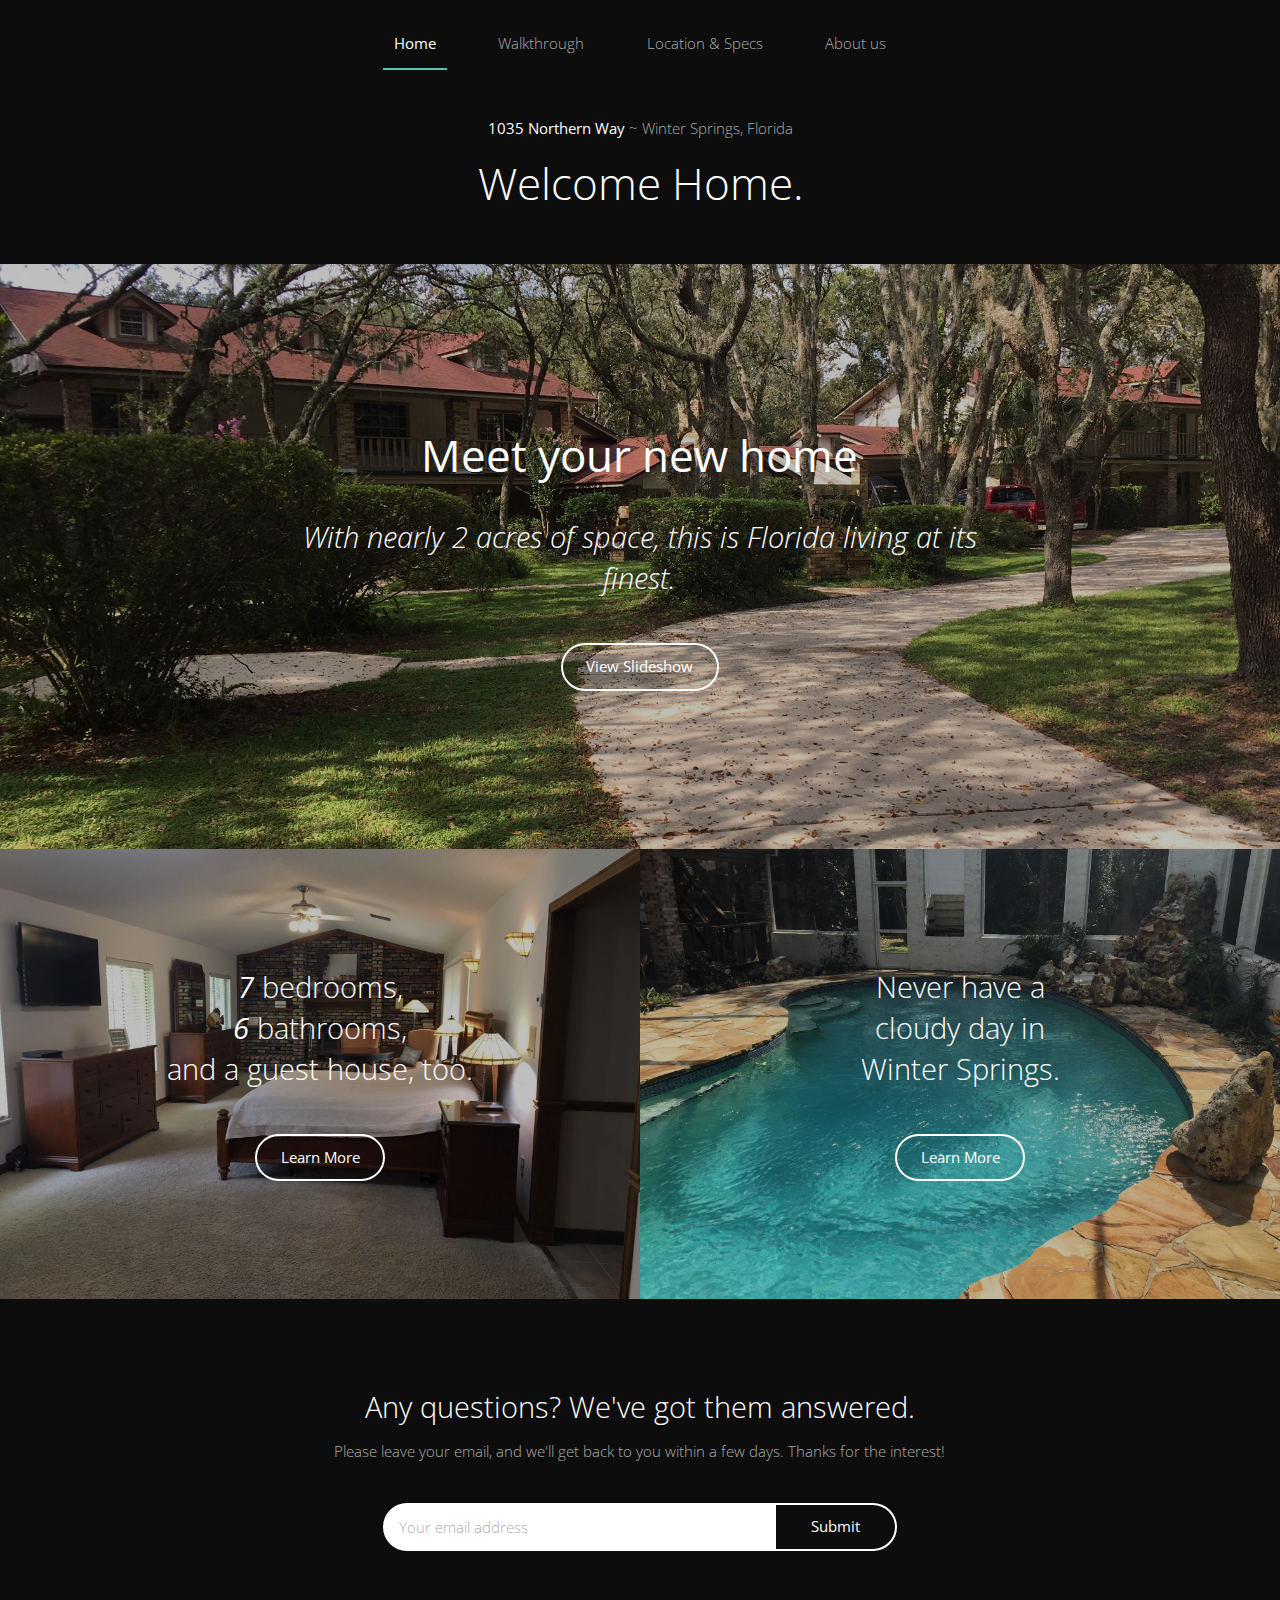
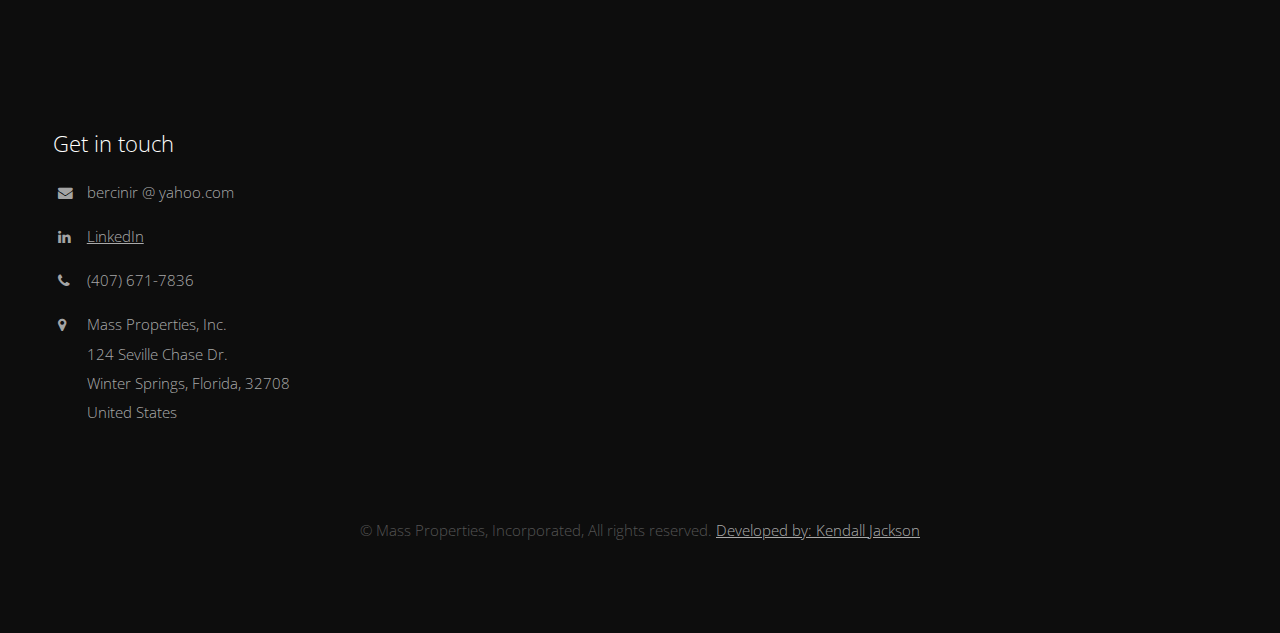
==== commit 6bceddb1: "Site beta 0.9, 2 days to launch" ====
--- a/index.html
+++ b/index.html
@@ -1,18 +1,23 @@
-<!DOCTYPE HTML>
+<!doctype html>
 <!--
+
+	Developed by Kendall Jackson kendalled.github.io,
+	Libraries &
+	External Styling:
 	Momentum by Pixelarity
-	pixelarity.com | hello@pixelarity.com
 	License: pixelarity.com/license
 -->
-<html>
+<html lang="en">
 
 <head>
-	<title>1035 Northern</title>
+	<title>1035 Northern Way - Home Page</title>
 	<meta charset="utf-8" />
+	<meta name="author" content="Kendall Jackson, kendalled.github.io">
 	<meta name="viewport" content="width=device-width, initial-scale=1, user-scalable=no" />
-	<meta name="description" content="" />
-	<meta name="keywords" content="" />
+	<meta name="description" content="This is a beautiful, two story home for sale in Winter Springs, Florida by Richard Bercini. Off Tuskawilla and Northern Way, this price is something you don't want to miss." />
+	<meta name="keywords" content="Tuskawilla, Northern, Way, Home, Winter Springs, Richard, Bercini, 1035, Way, Seminole" />
 	<link rel="stylesheet" href="assets/css/main.css" />
+
 </head>
 
 <body class="is-preload">
@@ -23,15 +28,17 @@
 		<!-- Nav -->
 		<nav id="nav">
 			<ul>
-				<li class="current"><a href="index.html">Home</a></li>
-				<li><a href="contact.html">Contact</a></li>
-				<li><a href="location.html">Location & Specs</a></li>
+				<li class="current"><a href="index.html" title="The home page of the site, with various photos and information about 1035 Northern Way.">Home</a></li>
+				<li><a href="main.html" title="A virtual tour of the home, split between the main and guest house.">Walkthrough</a></li>
+				<li><a href="location.html" title="The location and technical specifications of the property. Off Tuskawilla, in Winter Springs, Florida.">Location & Specs</a></li>
+				<li><a href="contact.html" title="Learn what makes Mass Properties Central Florida's fastest growing team of Realtors.">About us</a></li>
 			</ul>
 		</nav>
 
+
 		<!-- Logo -->
 		<a class="logo" href="index.html">1035 Northern Way  <span>~  Winter Springs, Florida</span></a>
-		<h1>Welcome <i>Home.</i></h1>
+		<h1>Welcome Home.</h1>
 	</header>
 
 	<!-- Banner -->
@@ -41,10 +48,10 @@
 				<img src="images/homescr.jpg" alt="" />
 			</div>
 			<div class="content">
-				<h1 class="alt"><a href="#"><b>Experience the beauty of Winter Springs</b></a></h1>
+				<h1 class="alt"><a href="#"><b>Meet your new home</b></a></h1>
 				<h2 class="alt"><i>With nearly 2 acres of space, this is Florida living at its finest.</i></h2>
 				<ul class="actions">
-					<li><a href="#" class="button">View Slideshow</a></li>
+					<li><a href="main.html" class="button" title="Walkthrough of the home with descriptions.">View Slideshow</a></li>
 				</ul>
 			</div>
 		</article>
@@ -53,9 +60,11 @@
 				<img src="images/mstr 1.jpg" alt="" />
 			</div>
 			<div class="content">
-				<h2 class="alt"><a href="#">More than <i><b>Seven</b> </i>spacious bedrooms - and a guest house, too.</a></h2>
+				<h2 class="alt"><a href="#"><i><b>7</b></i> bedrooms, <br>
+					<i><b>6</b></i> bathrooms, <br>
+					 and a guest house, too.</a></h2>
 				<ul class="actions">
-					<li><a href="main.html" class="button">Learn More</a></li>
+					<li><a href="location.html/" class="button" title="Description / Specs of the property.">Learn More</a></li>
 				</ul>
 			</div>
 		</article>
@@ -64,9 +73,9 @@
 				<img src="images/guestpool.jpg" alt="" />
 			</div>
 			<div class="content">
-				<h2 class="alt"><a href="#">Dive right in.</a></h2>
+				<h2 class="alt"><a href="#">Never have a <br> cloudy day in <br> Winter Springs.</a></h2>
 				<ul class="actions">
-					<li><a href="main.html" class="button">Learn More</a></li>
+					<li><a href="location.html" class="button" title="Location information about the property.">Learn More</a></li>
 				</ul>
 			</div>
 		</article>
@@ -78,7 +87,7 @@
 			<div class="inner">
 				<h2 class="alt">Any questions? We've got them answered.</h2>
 				<p>Please leave your email, and we'll get back to you within a few days. Thanks for the interest!</p>
-				<form method="post" action="mailto: kendalls_alt@aol.com" class="combined">
+				<form method="post" action="mailto: bercinir@yahoo.com" class="combined">
 					<input type="email" name="email" id="email" placeholder="Your email address" class="invert" />
 					<input type="submit" class="special" value="Submit" />
 				</form>
@@ -96,7 +105,7 @@
 					</header>
 					<div class="contact-icons">
 						<ul>
-							<li><a href="#" class="icon fa-envelope"><span>bercinir@yahoo.com</span></a></li>
+							<li><a href="email: bercinir@yahoo.com" class="icon fa-envelope"><span>bercinir @ yahoo.com</span></a></li>
 							<li><a href="#" class="icon fa-linkedin"><span><a href="https://www.linkedin.com/in/richard-bercini-737469a">LinkedIn</span></a></li>
 						</ul>
 						<ul>
@@ -124,10 +133,10 @@
 	<!-- Scripts -->
 	<script src="assets/js/jquery.min.js"></script>
 	<script src="assets/js/browser.min.js"></script>
-	<script src="assets/js/jquery.dropotron.min.js"></script>
 	<script src="assets/js/breakpoints.min.js"></script>
 	<script src="assets/js/util.js"></script>
 	<script src="assets/js/main.js"></script>
+	<script src="assets/js/better-simple-slideshow.min.js"></script>
 
 </body>
 
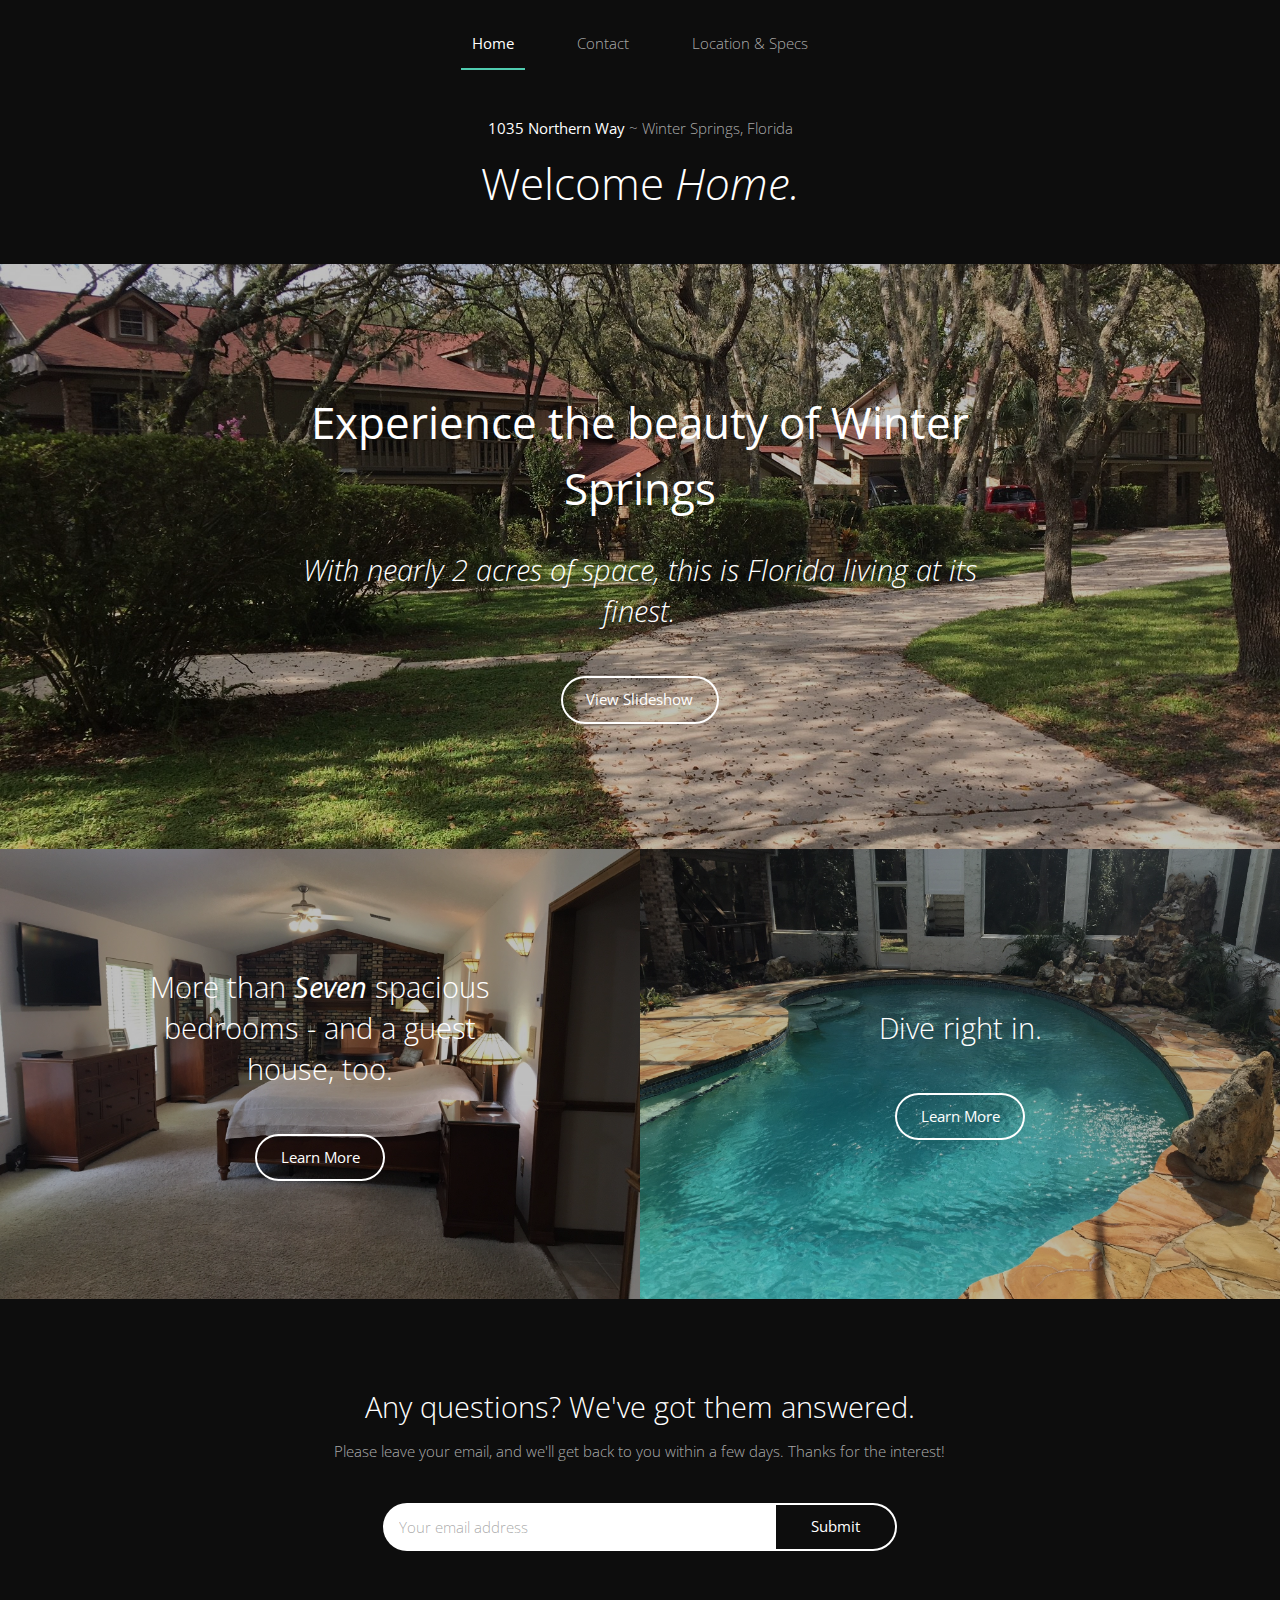
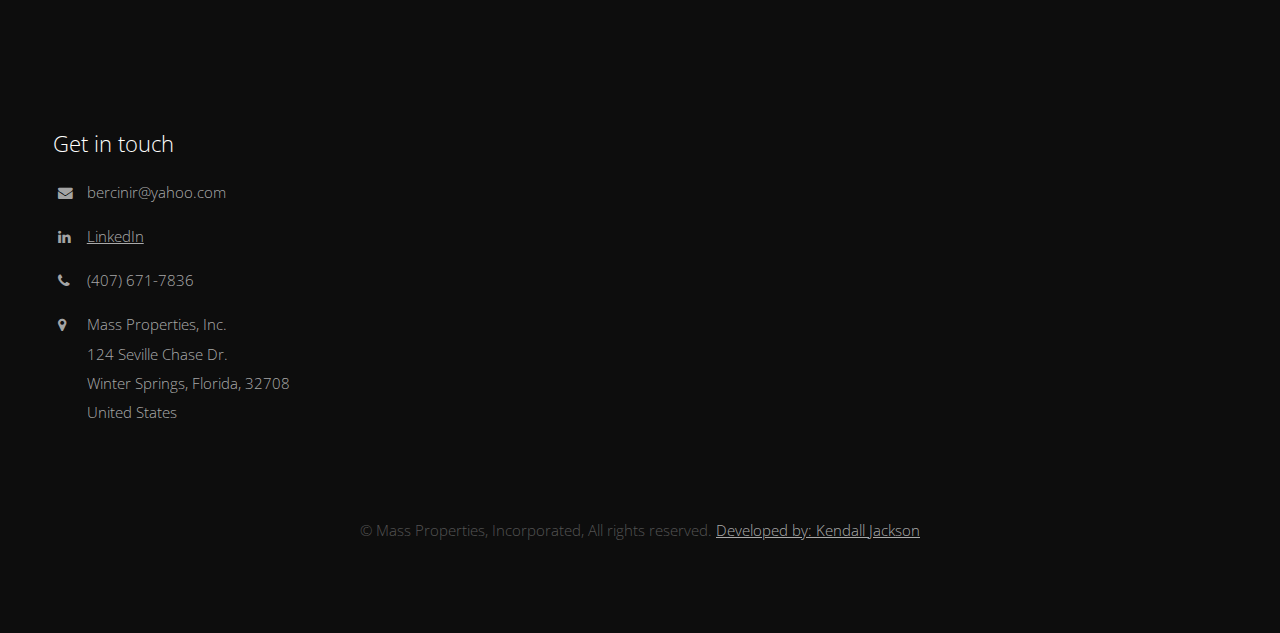
==== commit d139dc39: "please fix git." ====
--- a/index.html
+++ b/index.html
@@ -1,23 +1,18 @@
-<!doctype html>
+<!DOCTYPE HTML>
 <!--
-
-	Developed by Kendall Jackson kendalled.github.io,
-	Libraries &
-	External Styling:
 	Momentum by Pixelarity
+	pixelarity.com | hello@pixelarity.com
 	License: pixelarity.com/license
 -->
-<html lang="en">
+<html>
 
 <head>
-	<title>1035 Northern Way - Home Page</title>
+	<title>1035 Northern</title>
 	<meta charset="utf-8" />
-	<meta name="author" content="Kendall Jackson, kendalled.github.io">
 	<meta name="viewport" content="width=device-width, initial-scale=1, user-scalable=no" />
-	<meta name="description" content="This is a beautiful, two story home for sale in Winter Springs, Florida by Richard Bercini. Off Tuskawilla and Northern Way, this price is something you don't want to miss." />
-	<meta name="keywords" content="Tuskawilla, Northern, Way, Home, Winter Springs, Richard, Bercini, 1035, Way, Seminole" />
+	<meta name="description" content="" />
+	<meta name="keywords" content="" />
 	<link rel="stylesheet" href="assets/css/main.css" />
-
 </head>
 
 <body class="is-preload">
@@ -28,17 +23,15 @@
 		<!-- Nav -->
 		<nav id="nav">
 			<ul>
-				<li class="current"><a href="index.html" title="The home page of the site, with various photos and information about 1035 Northern Way.">Home</a></li>
-				<li><a href="main.html" title="A virtual tour of the home, split between the main and guest house.">Walkthrough</a></li>
-				<li><a href="location.html" title="The location and technical specifications of the property. Off Tuskawilla, in Winter Springs, Florida.">Location & Specs</a></li>
-				<li><a href="contact.html" title="Learn what makes Mass Properties Central Florida's fastest growing team of Realtors.">About us</a></li>
+				<li class="current"><a href="index.html">Home</a></li>
+				<li><a href="contact.html">Contact</a></li>
+				<li><a href="location.html">Location & Specs</a></li>
 			</ul>
 		</nav>
 
-
 		<!-- Logo -->
 		<a class="logo" href="index.html">1035 Northern Way  <span>~  Winter Springs, Florida</span></a>
-		<h1>Welcome Home.</h1>
+		<h1>Welcome <i>Home.</i></h1>
 	</header>
 
 	<!-- Banner -->
@@ -48,10 +41,10 @@
 				<img src="images/homescr.jpg" alt="" />
 			</div>
 			<div class="content">
-				<h1 class="alt"><a href="#"><b>Meet your new home</b></a></h1>
+				<h1 class="alt"><a href="#"><b>Experience the beauty of Winter Springs</b></a></h1>
 				<h2 class="alt"><i>With nearly 2 acres of space, this is Florida living at its finest.</i></h2>
 				<ul class="actions">
-					<li><a href="main.html" class="button" title="Walkthrough of the home with descriptions.">View Slideshow</a></li>
+					<li><a href="#" class="button">View Slideshow</a></li>
 				</ul>
 			</div>
 		</article>
@@ -60,11 +53,9 @@
 				<img src="images/mstr 1.jpg" alt="" />
 			</div>
 			<div class="content">
-				<h2 class="alt"><a href="#"><i><b>7</b></i> bedrooms, <br>
-					<i><b>6</b></i> bathrooms, <br>
-					 and a guest house, too.</a></h2>
+				<h2 class="alt"><a href="#">More than <i><b>Seven</b> </i>spacious bedrooms - and a guest house, too.</a></h2>
 				<ul class="actions">
-					<li><a href="location.html/" class="button" title="Description / Specs of the property.">Learn More</a></li>
+					<li><a href="main.html" class="button">Learn More</a></li>
 				</ul>
 			</div>
 		</article>
@@ -73,9 +64,9 @@
 				<img src="images/guestpool.jpg" alt="" />
 			</div>
 			<div class="content">
-				<h2 class="alt"><a href="#">Never have a <br> cloudy day in <br> Winter Springs.</a></h2>
+				<h2 class="alt"><a href="#">Dive right in.</a></h2>
 				<ul class="actions">
-					<li><a href="location.html" class="button" title="Location information about the property.">Learn More</a></li>
+					<li><a href="main.html" class="button">Learn More</a></li>
 				</ul>
 			</div>
 		</article>
@@ -87,7 +78,7 @@
 			<div class="inner">
 				<h2 class="alt">Any questions? We've got them answered.</h2>
 				<p>Please leave your email, and we'll get back to you within a few days. Thanks for the interest!</p>
-				<form method="post" action="mailto: bercinir@yahoo.com" class="combined">
+				<form method="post" action="mailto: kendalls_alt@aol.com" class="combined">
 					<input type="email" name="email" id="email" placeholder="Your email address" class="invert" />
 					<input type="submit" class="special" value="Submit" />
 				</form>
@@ -105,7 +96,7 @@
 					</header>
 					<div class="contact-icons">
 						<ul>
-							<li><a href="email: bercinir@yahoo.com" class="icon fa-envelope"><span>bercinir @ yahoo.com</span></a></li>
+							<li><a href="#" class="icon fa-envelope"><span>bercinir@yahoo.com</span></a></li>
 							<li><a href="#" class="icon fa-linkedin"><span><a href="https://www.linkedin.com/in/richard-bercini-737469a">LinkedIn</span></a></li>
 						</ul>
 						<ul>
@@ -133,10 +124,10 @@
 	<!-- Scripts -->
 	<script src="assets/js/jquery.min.js"></script>
 	<script src="assets/js/browser.min.js"></script>
+	<script src="assets/js/jquery.dropotron.min.js"></script>
 	<script src="assets/js/breakpoints.min.js"></script>
 	<script src="assets/js/util.js"></script>
 	<script src="assets/js/main.js"></script>
-	<script src="assets/js/better-simple-slideshow.min.js"></script>
 
 </body>
 
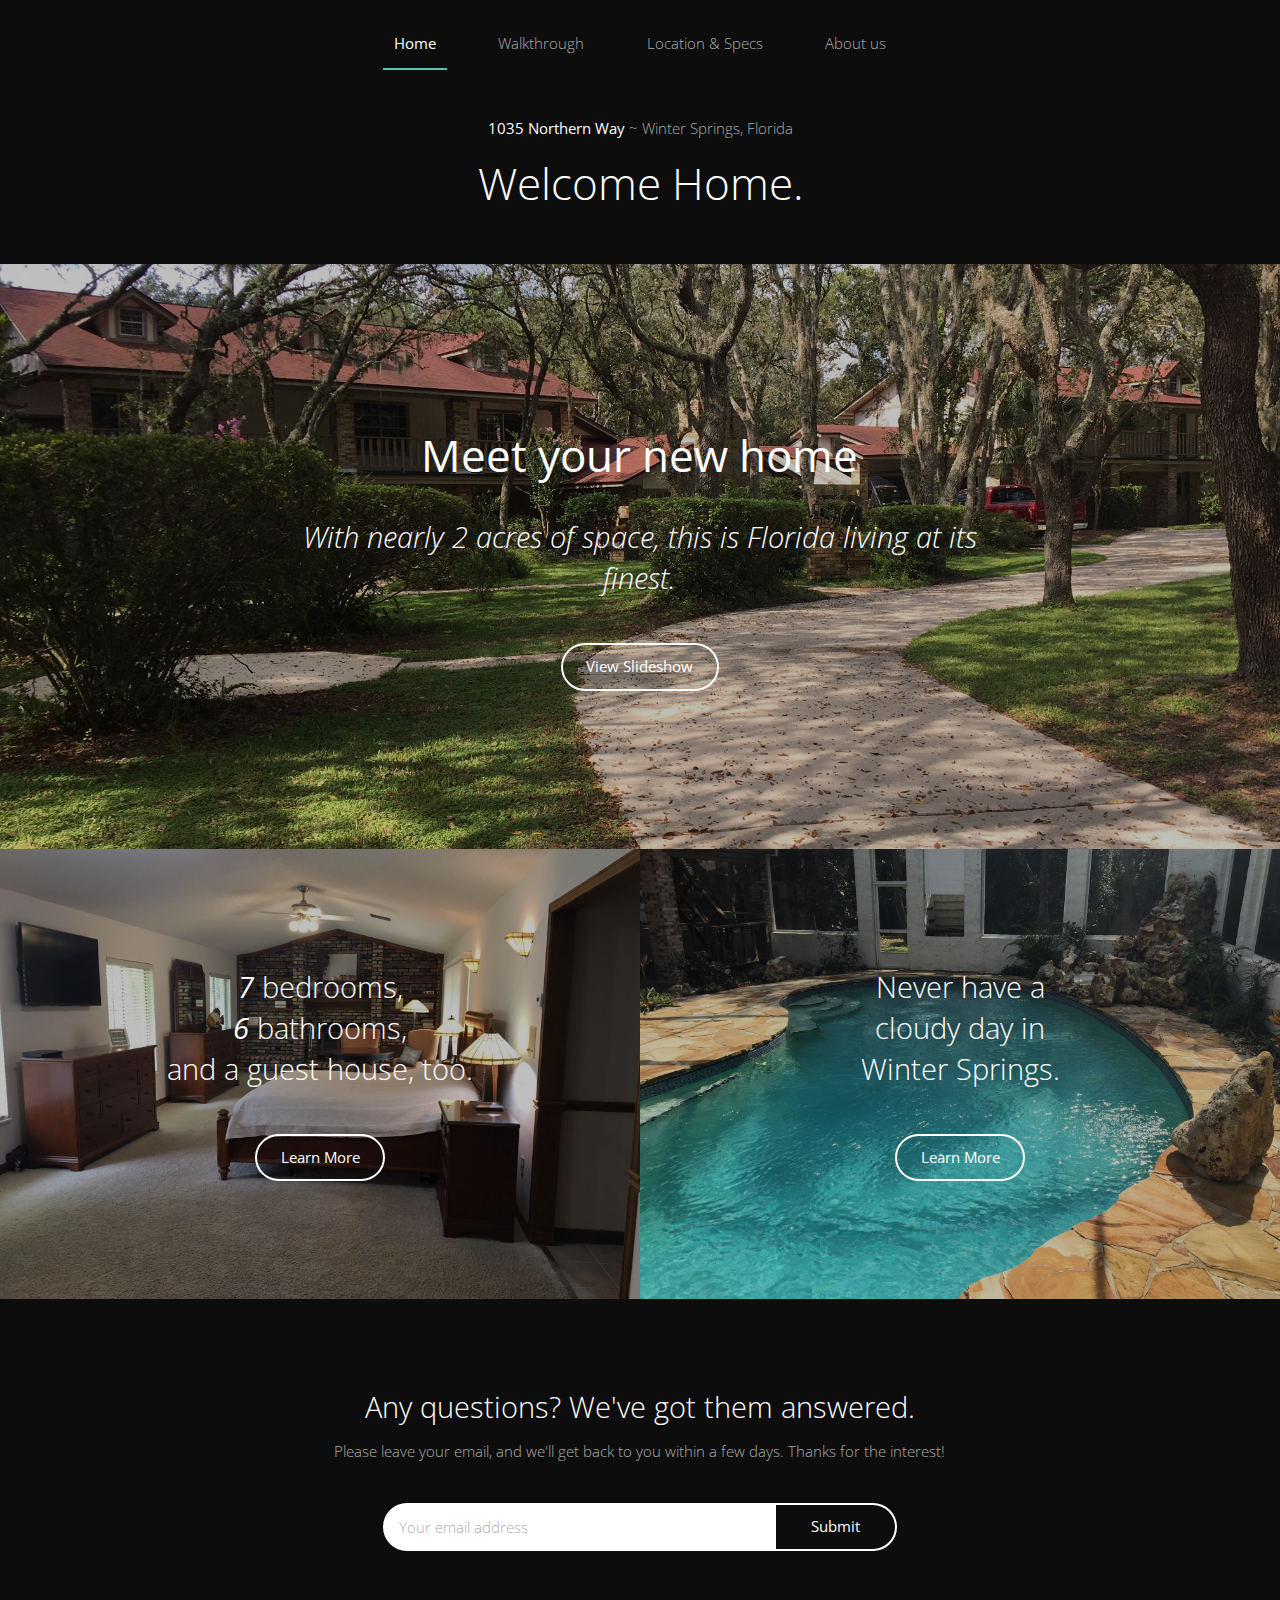
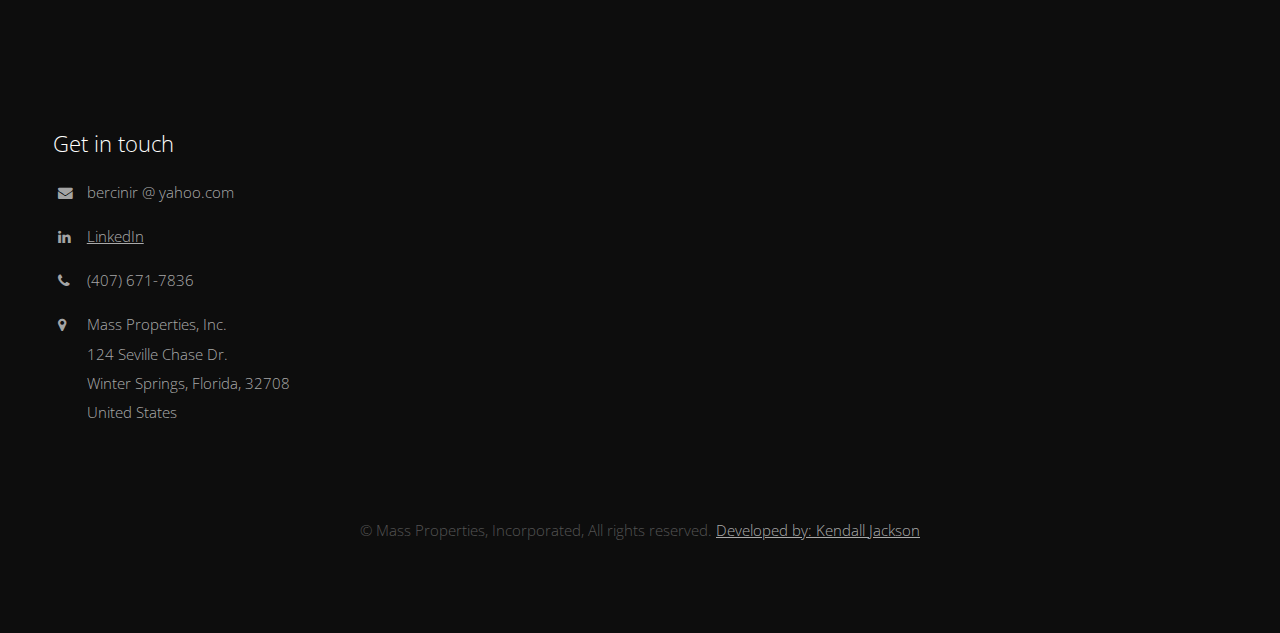
==== commit 4f53b99f: "final beta changes implemented" ====
--- a/index.html
+++ b/index.html
@@ -1,18 +1,23 @@
-<!DOCTYPE HTML>
+<!doctype html>
 <!--
+
+	Developed by Kendall Jackson kendalled.github.io,
+	Libraries &
+	External Styling:
 	Momentum by Pixelarity
-	pixelarity.com | hello@pixelarity.com
 	License: pixelarity.com/license
 -->
-<html>
+<html lang="en">
 
 <head>
-	<title>1035 Northern</title>
+	<title>1035 Northern Way - Home Page</title>
 	<meta charset="utf-8" />
+	<meta name="author" content="Kendall Jackson, kendalled.github.io">
 	<meta name="viewport" content="width=device-width, initial-scale=1, user-scalable=no" />
-	<meta name="description" content="" />
-	<meta name="keywords" content="" />
+	<meta name="description" content="This is a beautiful, two story home for sale in Winter Springs, Florida by Richard Bercini. Off Tuskawilla and Northern Way, this price is something you don't want to miss." />
+	<meta name="keywords" content="Tuskawilla, Northern, Way, Home, Winter Springs, Richard, Bercini, 1035, Way, Seminole" />
 	<link rel="stylesheet" href="assets/css/main.css" />
+
 </head>
 
 <body class="is-preload">
@@ -23,15 +28,17 @@
 		<!-- Nav -->
 		<nav id="nav">
 			<ul>
-				<li class="current"><a href="index.html">Home</a></li>
-				<li><a href="contact.html">Contact</a></li>
-				<li><a href="location.html">Location & Specs</a></li>
+				<li class="current"><a href="index.html" title="The home page of the site, with various photos and information about 1035 Northern Way.">Home</a></li>
+				<li><a href="main.html" title="A virtual tour of the home, split between the main and guest house.">Walkthrough</a></li>
+				<li><a href="location.html" title="The location and technical specifications of the property. Off Tuskawilla, in Winter Springs, Florida.">Location & Specs</a></li>
+				<li><a href="contact.html" title="Learn what makes Mass Properties Central Florida's fastest growing team of Realtors.">About us</a></li>
 			</ul>
 		</nav>
 
+
 		<!-- Logo -->
 		<a class="logo" href="index.html">1035 Northern Way  <span>~  Winter Springs, Florida</span></a>
-		<h1>Welcome <i>Home.</i></h1>
+		<h1>Welcome Home.</h1>
 	</header>
 
 	<!-- Banner -->
@@ -41,10 +48,10 @@
 				<img src="images/homescr.jpg" alt="" />
 			</div>
 			<div class="content">
-				<h1 class="alt"><a href="#"><b>Experience the beauty of Winter Springs</b></a></h1>
+				<h1 class="alt"><a href="#"><b>Meet your new home</b></a></h1>
 				<h2 class="alt"><i>With nearly 2 acres of space, this is Florida living at its finest.</i></h2>
 				<ul class="actions">
-					<li><a href="#" class="button">View Slideshow</a></li>
+					<li><a href="main.html" class="button" title="Walkthrough of the home with descriptions.">View Slideshow</a></li>
 				</ul>
 			</div>
 		</article>
@@ -53,9 +60,11 @@
 				<img src="images/mstr 1.jpg" alt="" />
 			</div>
 			<div class="content">
-				<h2 class="alt"><a href="#">More than <i><b>Seven</b> </i>spacious bedrooms - and a guest house, too.</a></h2>
+				<h2 class="alt"><a href="#"><i><b>7</b></i> bedrooms, <br>
+					<i><b>6</b></i> bathrooms, <br>
+					 and a guest house, too.</a></h2>
 				<ul class="actions">
-					<li><a href="main.html" class="button">Learn More</a></li>
+					<li><a href="location.html/" class="button" title="Description / Specs of the property.">Learn More</a></li>
 				</ul>
 			</div>
 		</article>
@@ -64,9 +73,9 @@
 				<img src="images/guestpool.jpg" alt="" />
 			</div>
 			<div class="content">
-				<h2 class="alt"><a href="#">Dive right in.</a></h2>
+				<h2 class="alt"><a href="#">Never have a <br> cloudy day in <br> Winter Springs.</a></h2>
 				<ul class="actions">
-					<li><a href="main.html" class="button">Learn More</a></li>
+					<li><a href="location.html" class="button" title="Location information about the property.">Learn More</a></li>
 				</ul>
 			</div>
 		</article>
@@ -78,7 +87,7 @@
 			<div class="inner">
 				<h2 class="alt">Any questions? We've got them answered.</h2>
 				<p>Please leave your email, and we'll get back to you within a few days. Thanks for the interest!</p>
-				<form method="post" action="mailto: kendalls_alt@aol.com" class="combined">
+				<form method="post" action="mailto: bercinir@yahoo.com" class="combined">
 					<input type="email" name="email" id="email" placeholder="Your email address" class="invert" />
 					<input type="submit" class="special" value="Submit" />
 				</form>
@@ -96,7 +105,7 @@
 					</header>
 					<div class="contact-icons">
 						<ul>
-							<li><a href="#" class="icon fa-envelope"><span>bercinir@yahoo.com</span></a></li>
+							<li><a href="email: bercinir@yahoo.com" class="icon fa-envelope"><span>bercinir @ yahoo.com</span></a></li>
 							<li><a href="#" class="icon fa-linkedin"><span><a href="https://www.linkedin.com/in/richard-bercini-737469a">LinkedIn</span></a></li>
 						</ul>
 						<ul>
@@ -124,10 +133,10 @@
 	<!-- Scripts -->
 	<script src="assets/js/jquery.min.js"></script>
 	<script src="assets/js/browser.min.js"></script>
-	<script src="assets/js/jquery.dropotron.min.js"></script>
 	<script src="assets/js/breakpoints.min.js"></script>
 	<script src="assets/js/util.js"></script>
 	<script src="assets/js/main.js"></script>
+	<script src="assets/js/better-simple-slideshow.min.js"></script>
 
 </body>
 
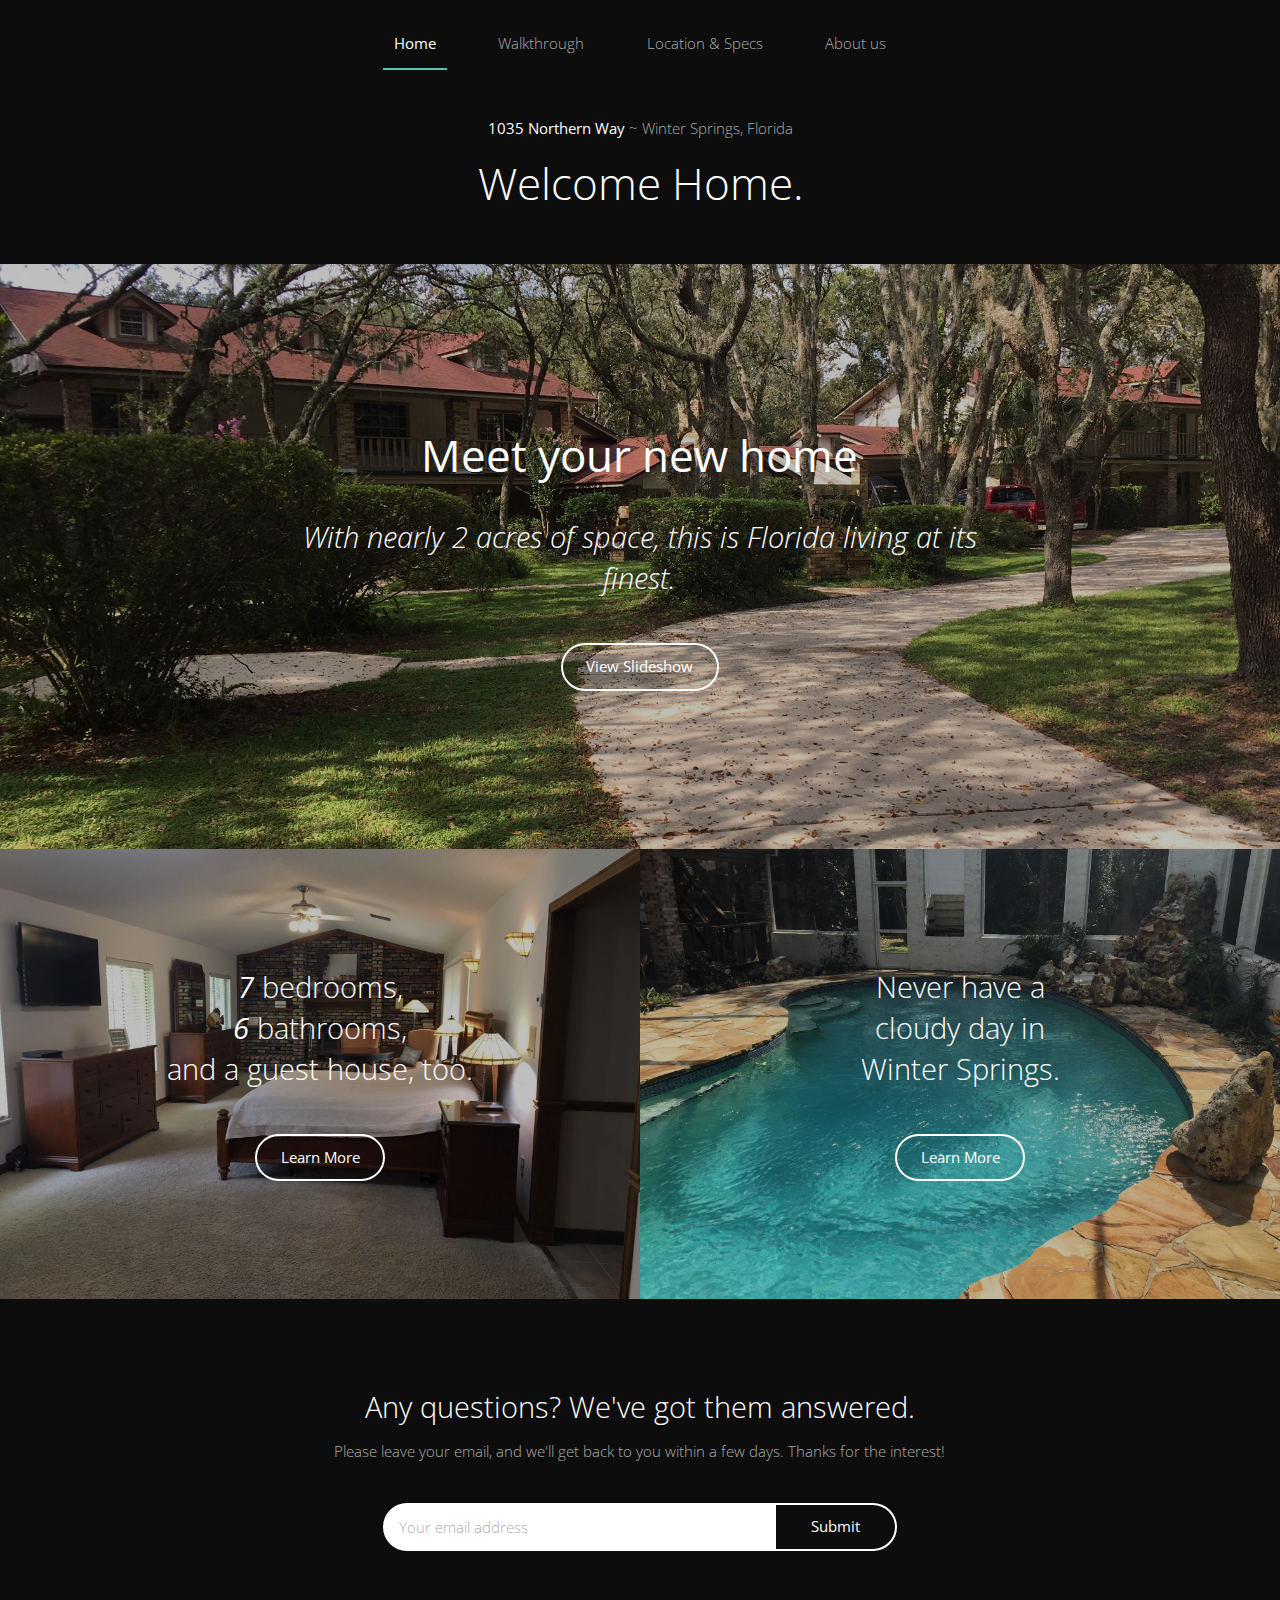
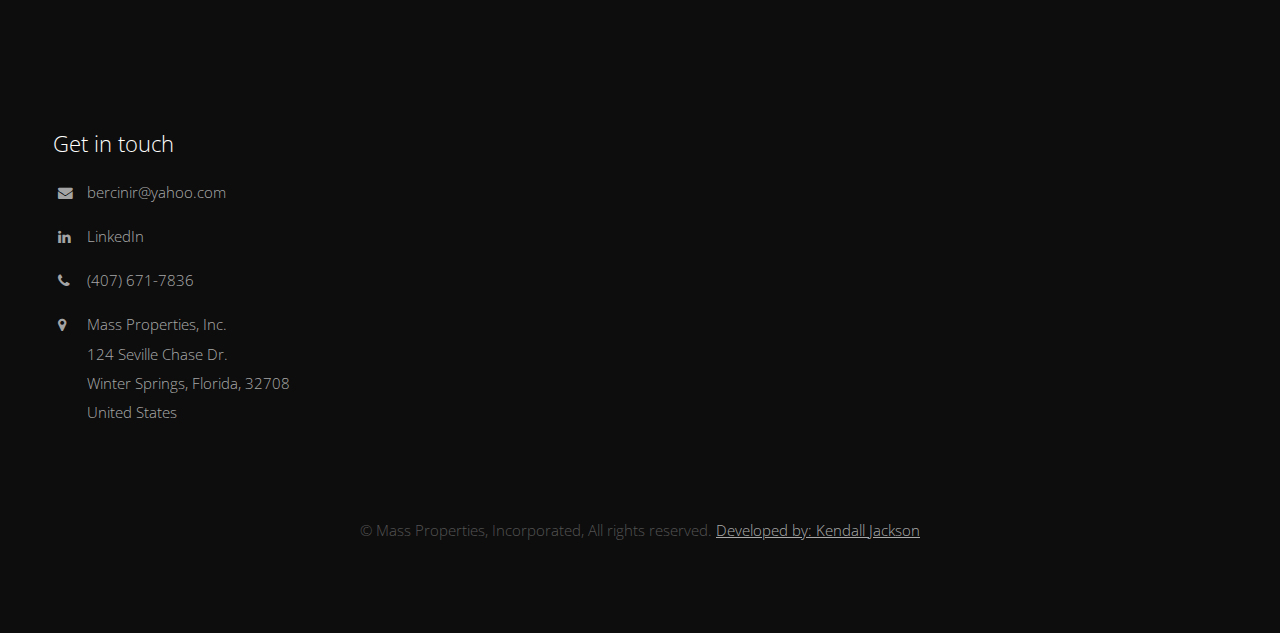
==== commit 737b4916: "made all pages responsive and valid" ====
--- a/index.html
+++ b/index.html
@@ -13,7 +13,7 @@
 	<title>1035 Northern Way - Home Page</title>
 	<meta charset="utf-8" />
 	<meta name="author" content="Kendall Jackson, kendalled.github.io">
-	<meta name="viewport" content="width=device-width, initial-scale=1, user-scalable=no" />
+	<meta name="viewport" content="width=device-width, initial-scale=1, user-scalable=yes" />
 	<meta name="description" content="This is a beautiful, two story home for sale in Winter Springs, Florida by Richard Bercini. Off Tuskawilla and Northern Way, this price is something you don't want to miss." />
 	<meta name="keywords" content="Tuskawilla, Northern, Way, Home, Winter Springs, Richard, Bercini, 1035, Way, Seminole" />
 	<link rel="stylesheet" href="assets/css/main.css" />
@@ -29,9 +29,9 @@
 		<nav id="nav">
 			<ul>
 				<li class="current"><a href="index.html" title="The home page of the site, with various photos and information about 1035 Northern Way.">Home</a></li>
-				<li><a href="main.html" title="A virtual tour of the home, split between the main and guest house.">Walkthrough</a></li>
-				<li><a href="location.html" title="The location and technical specifications of the property. Off Tuskawilla, in Winter Springs, Florida.">Location & Specs</a></li>
-				<li><a href="contact.html" title="Learn what makes Mass Properties Central Florida's fastest growing team of Realtors.">About us</a></li>
+				<li><a href="/main.html" title="A virtual tour of the home, split between the main and guest house.">Walkthrough</a></li>
+				<li><a href="/location.html" title="The location and technical specifications of the property. Off Tuskawilla, in Winter Springs, Florida.">Location & Specs</a></li>
+				<li><a href="/contact.html" title="Learn what makes Mass Properties Central Florida's fastest growing team of Realtors.">About us</a></li>
 			</ul>
 		</nav>
 
@@ -57,14 +57,14 @@
 		</article>
 		<article class="half">
 			<div class="image" data-position="center">
-				<img src="images/mstr 1.jpg" alt="" />
+				<img src="images/mstr1.jpg" alt="" />
 			</div>
 			<div class="content">
 				<h2 class="alt"><a href="#"><i><b>7</b></i> bedrooms, <br>
 					<i><b>6</b></i> bathrooms, <br>
 					 and a guest house, too.</a></h2>
 				<ul class="actions">
-					<li><a href="location.html/" class="button" title="Description / Specs of the property.">Learn More</a></li>
+					<li><a href="location.html" class="button" title="Description / Specs of the property.">Learn More</a></li>
 				</ul>
 			</div>
 		</article>
@@ -87,7 +87,7 @@
 			<div class="inner">
 				<h2 class="alt">Any questions? We've got them answered.</h2>
 				<p>Please leave your email, and we'll get back to you within a few days. Thanks for the interest!</p>
-				<form method="post" action="mailto: bercinir@yahoo.com" class="combined">
+				<form method="post" action="mailto:bercinir@yahoo.com" class="combined">
 					<input type="email" name="email" id="email" placeholder="Your email address" class="invert" />
 					<input type="submit" class="special" value="Submit" />
 				</form>
@@ -105,8 +105,8 @@
 					</header>
 					<div class="contact-icons">
 						<ul>
-							<li><a href="email: bercinir@yahoo.com" class="icon fa-envelope"><span>bercinir @ yahoo.com</span></a></li>
-							<li><a href="#" class="icon fa-linkedin"><span><a href="https://www.linkedin.com/in/richard-bercini-737469a">LinkedIn</span></a></li>
+							<li><a href="bercinir@yahoo.com" class="icon fa-envelope"><span>bercinir@yahoo.com</span></a></li>
+							<li><a href="https://www.linkedin.com/in/richard-bercini-737469a" class="icon fa-linkedin" title="LinkedIn Profile for Richard Bercini."> <span>LinkedIn</span></a></li>
 						</ul>
 						<ul>
 							<li><a href="#" class="icon fa-phone"><span>(407) 671-7836</span></a></li>
